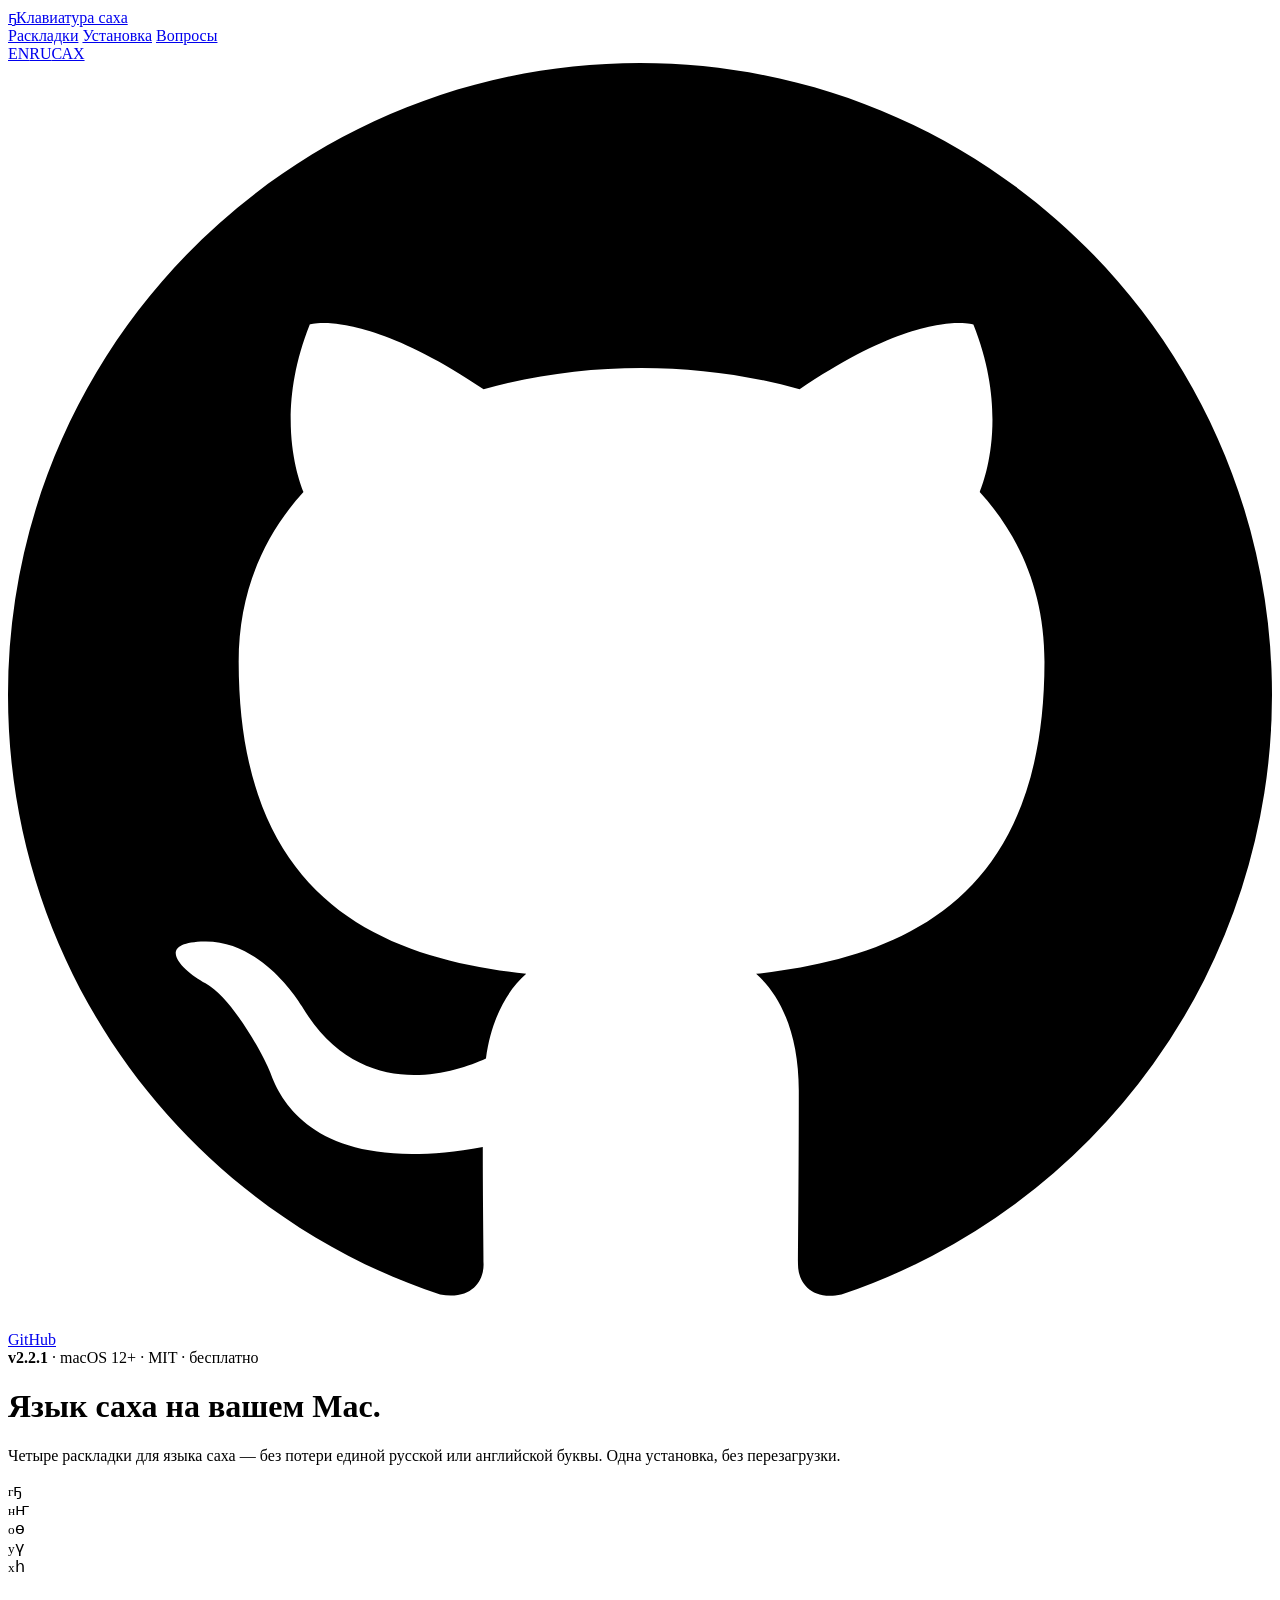
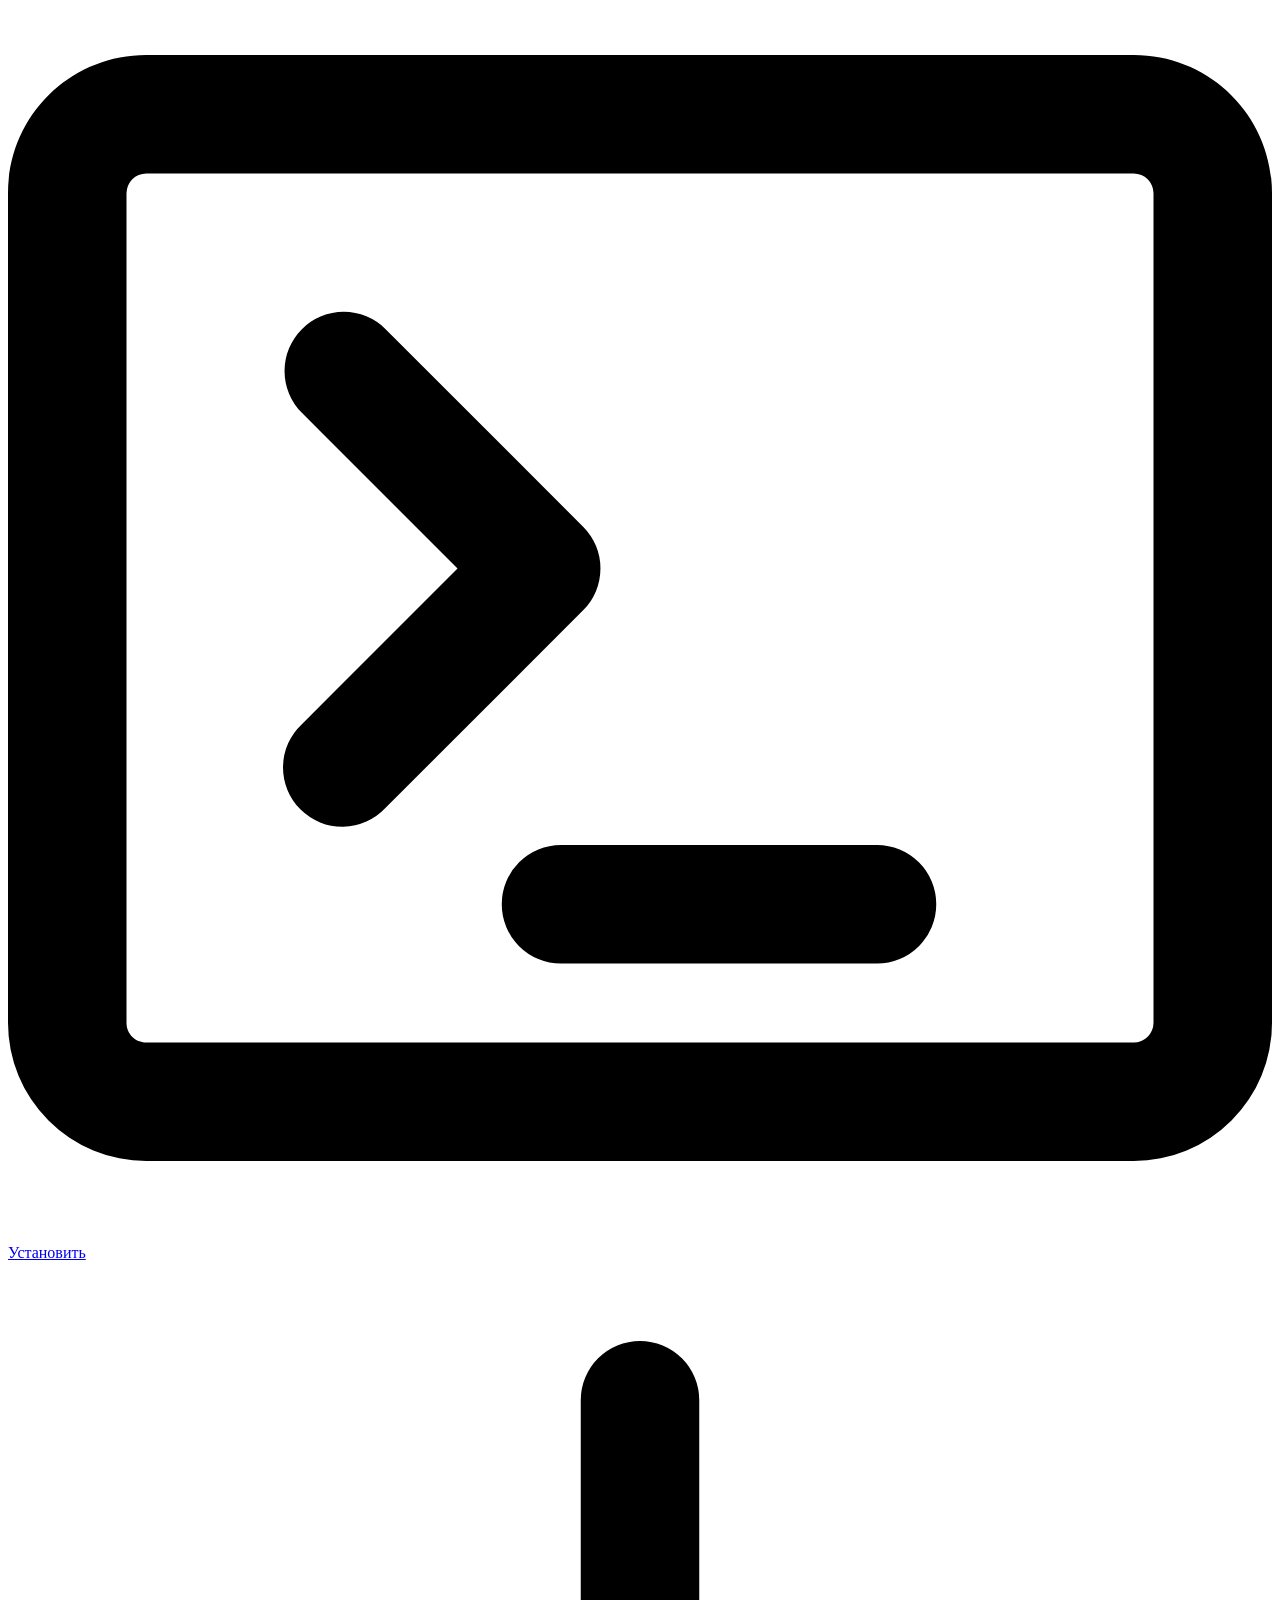
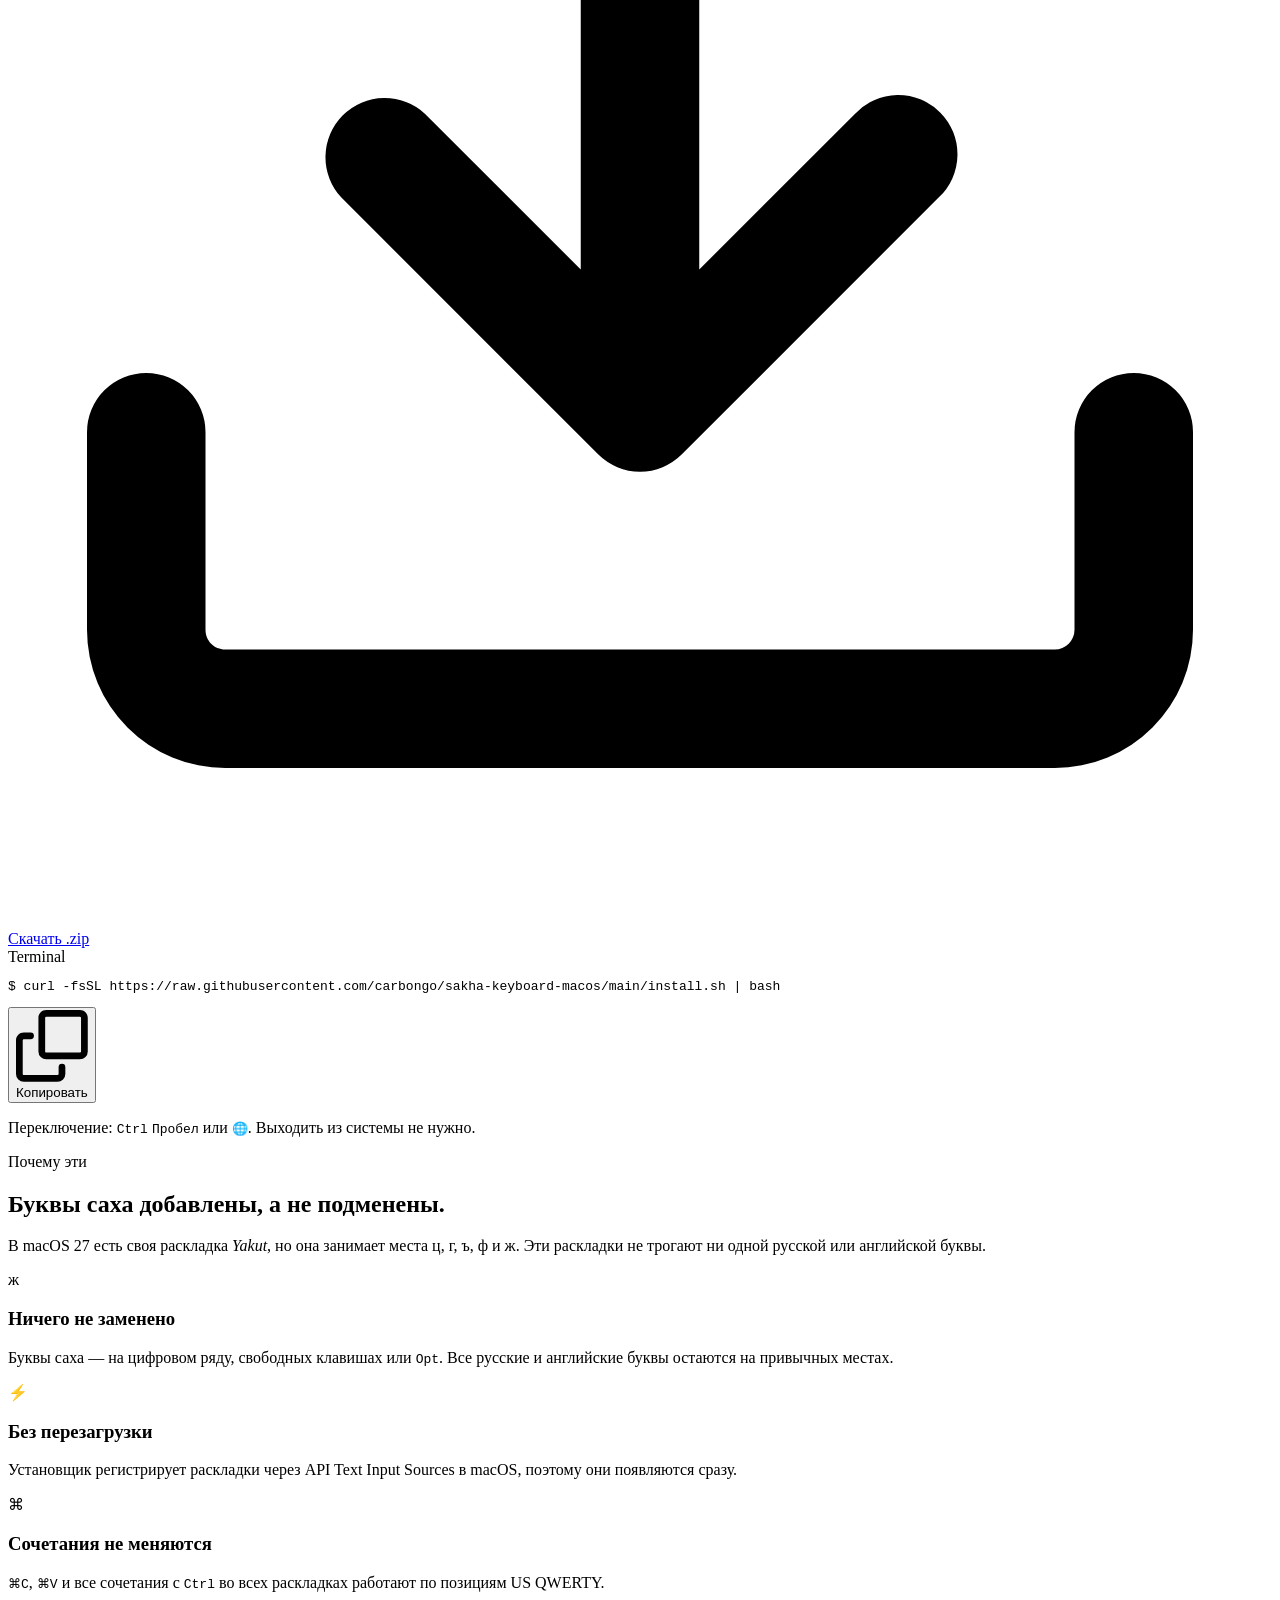
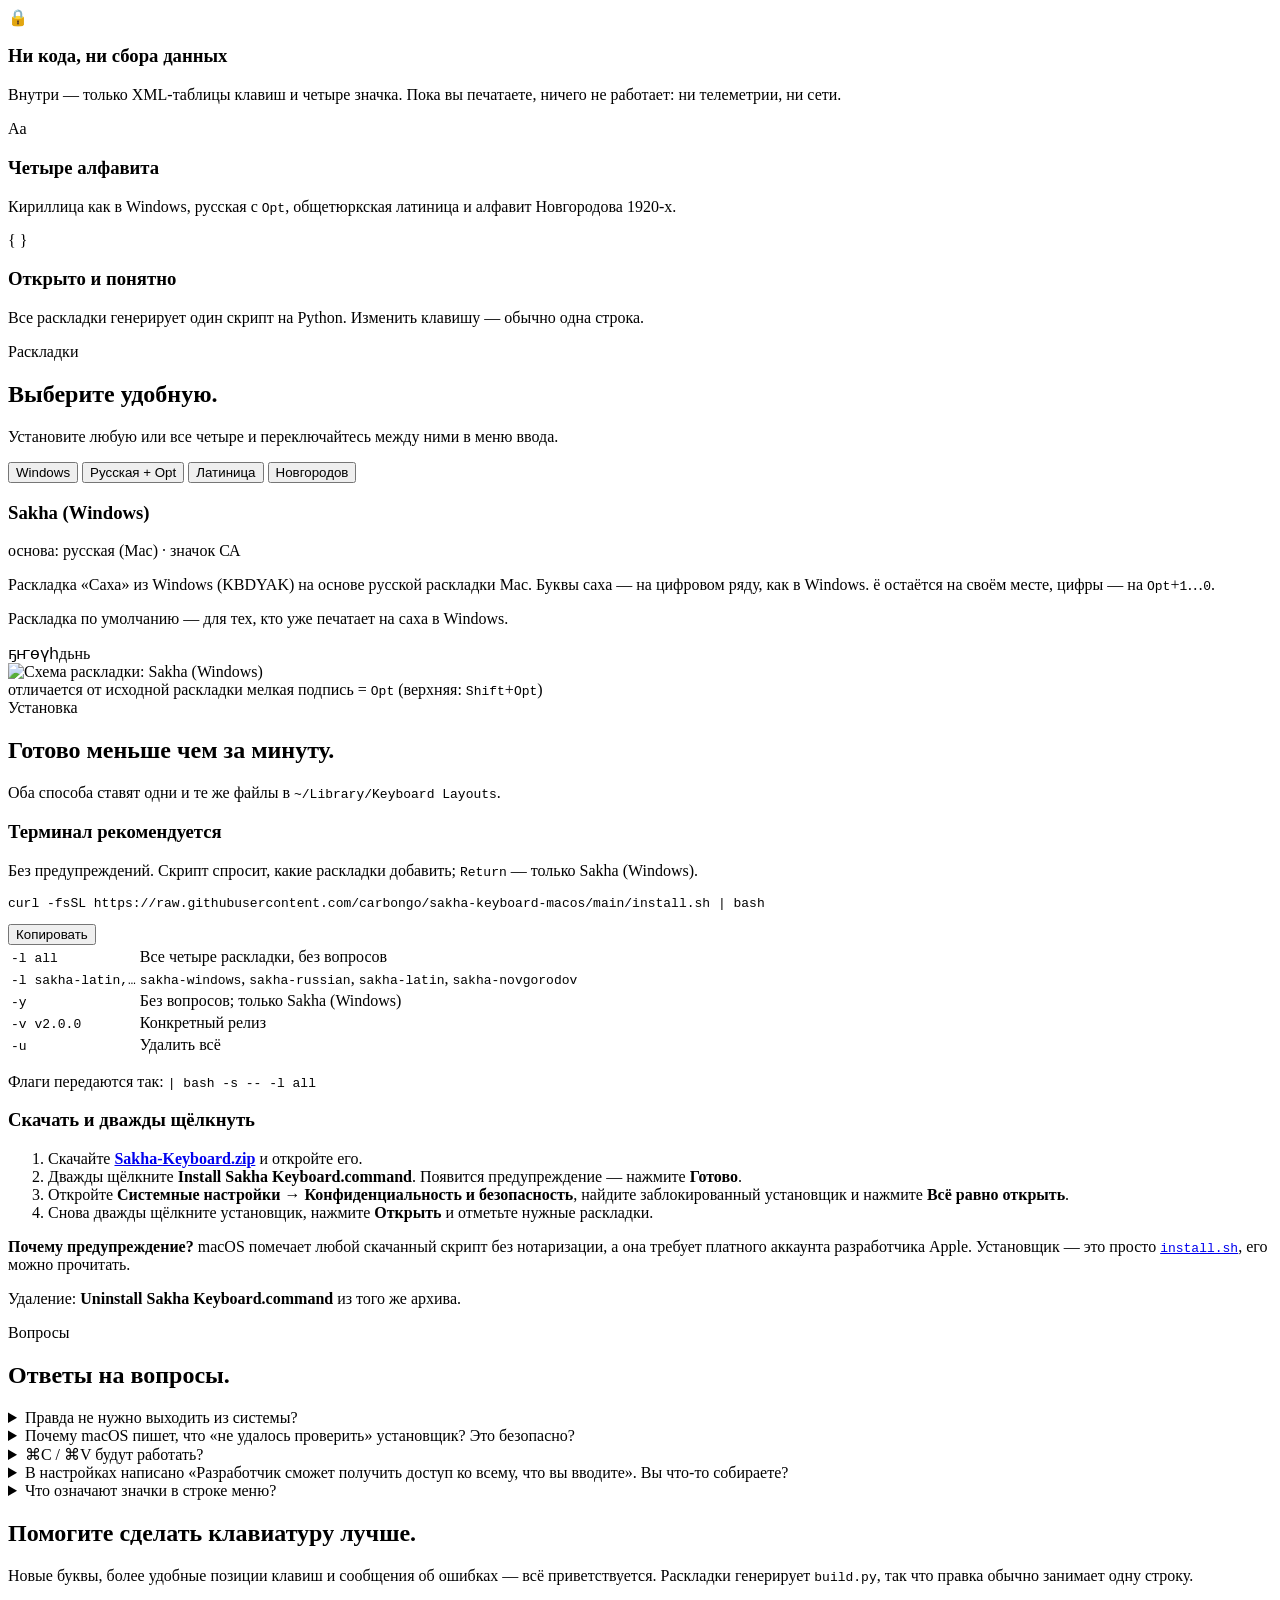
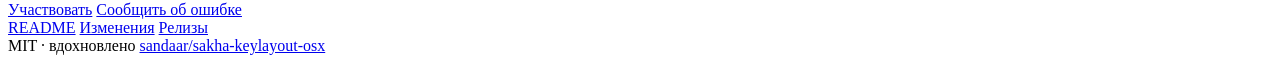
==== site/ru/index.html @ 2e41c777 "Website in Russian and Sakha: static /ru and /sah pages from one template Co-Authored-By: Claude Opu" ====
<!doctype html>
<!-- Generated by tools/build-site.py from tools/site-template.html. Do not edit. -->
<html lang="ru" data-copy="Копировать" data-copied="Скопировано" data-copy-fail="Выделите и скопируйте">
<head>
<meta charset="utf-8">
<meta name="viewport" content="width=device-width, initial-scale=1">
<title>Клавиатура саха для macOS</title>
<meta name="description" content="Четыре раскладки саха (якутского языка) для macOS: как в Windows, русская + Opt, общетюркская латиница и алфавит Новгородова. Ни одна русская или английская буква не заменена. Бесплатно и с открытым кодом.">
<meta property="og:title" content="Клавиатура саха для macOS">
<meta property="og:description" content="Печатайте ҕ ҥ ө ү һ на Mac, не теряя ни одной русской или английской буквы. Четыре раскладки, одна установка, без перезагрузки.">
<meta property="og:type" content="website">
<meta property="og:url" content="https://sakha-kb.vercel.app/ru">
<meta property="og:locale" content="ru_RU">
<link rel="canonical" href="https://sakha-kb.vercel.app/ru">
<link rel="alternate" hreflang="en" href="https://sakha-kb.vercel.app/">
<link rel="alternate" hreflang="ru" href="https://sakha-kb.vercel.app/ru">
<link rel="alternate" hreflang="sah" href="https://sakha-kb.vercel.app/sah">
<link rel="alternate" hreflang="x-default" href="https://sakha-kb.vercel.app/">
<meta name="theme-color" content="#0b0f17" media="(prefers-color-scheme: dark)">
<meta name="theme-color" content="#f7f9fc" media="(prefers-color-scheme: light)">
<link rel="icon" href="/favicon.svg" type="image/svg+xml">
<link rel="preconnect" href="https://fonts.googleapis.com">
<link rel="preconnect" href="https://fonts.gstatic.com" crossorigin>
<link href="https://fonts.googleapis.com/css2?family=JetBrains+Mono:wght@400;600&display=swap" rel="stylesheet">
<link rel="stylesheet" href="/style.css">
</head>
<body>

<nav>
  <div class="wrap">
    <a class="brand" href="#top"><span class="mini">ҕ</span>Клавиатура саха</a>
    <div class="links">
      <a class="opt" href="#layouts">Раскладки</a>
      <a class="opt" href="#install">Установка</a>
      <a class="opt" href="#faq">Вопросы</a>
      <div class="lang" aria-label="Language"><a href="/" hreflang="en" lang="en">EN</a><a href="/ru" hreflang="ru" lang="ru" aria-current="page">RU</a><a href="/sah" hreflang="sah" lang="sah">САХ</a></div>
      <a class="gh" href="https://github.com/carbongo/sakha-keyboard-macos" aria-label="GitHub">
        <svg viewBox="0 0 16 16" aria-hidden="true"><path d="M8 0C3.58 0 0 3.58 0 8c0 3.54 2.29 6.53 5.47 7.59.4.07.55-.17.55-.38 0-.19-.01-.82-.01-1.49-2.01.37-2.53-.49-2.69-.94-.09-.23-.48-.94-.82-1.13-.28-.15-.68-.52-.01-.53.63-.01 1.08.58 1.23.82.72 1.21 1.87.87 2.33.66.07-.52.28-.87.51-1.07-1.78-.2-3.64-.89-3.64-3.95 0-.87.31-1.59.82-2.15-.08-.2-.36-1.02.08-2.12 0 0 .67-.21 2.2.82.64-.18 1.32-.27 2-.27.68 0 1.36.09 2 .27 1.53-1.04 2.2-.82 2.2-.82.44 1.1.16 1.92.08 2.12.51.56.82 1.27.82 2.15 0 3.07-1.87 3.75-3.65 3.95.29.25.54.73.54 1.48 0 1.07-.01 1.93-.01 2.2 0 .21.15.46.55.38A8.013 8.013 0 0016 8c0-4.42-3.58-8-8-8z"/></svg>
        <span>GitHub</span>
      </a>
    </div>
  </div>
</nav>

<header class="hero" id="top">
  <div class="wrap">
    <span class="pill"><span class="dot"></span><b id="ver">v2.2.1</b> · macOS 12+ · MIT · бесплатно</span>
    <h1>Язык <span class="grad">саха</span> на&nbsp;вашем&nbsp;Mac.</h1>
    <p class="lede">Четыре раскладки для языка саха — без потери единой русской или английской буквы. Одна установка, без перезагрузки.</p>

    <div class="keys" aria-hidden="true">
      <div class="cap" data-k="ҕ"><small>г</small>ҕ</div>
      <div class="cap" data-k="ҥ"><small>н</small>ҥ</div>
      <div class="cap" data-k="ө"><small>о</small>ө</div>
      <div class="cap" data-k="ү"><small>у</small>ү</div>
      <div class="cap" data-k="һ"><small>х</small>һ</div>
    </div>
    <div class="screen" aria-live="off"><span id="typed"></span><span class="caret"></span></div>

    <div class="cta">
      <a class="btn primary" href="#install">
        <svg viewBox="0 0 16 16" aria-hidden="true"><path d="M0 2.75C0 1.78.78 1 1.75 1h12.5c.97 0 1.75.78 1.75 1.75v10.5A1.75 1.75 0 0 1 14.25 15H1.75A1.75 1.75 0 0 1 0 13.25Zm1.75-.25a.25.25 0 0 0-.25.25v10.5c0 .14.11.25.25.25h12.5a.25.25 0 0 0 .25-.25V2.75a.25.25 0 0 0-.25-.25ZM7 11h4a.75.75 0 0 1 0 1.5H7A.75.75 0 0 1 7 11ZM3.72 4.47a.75.75 0 0 1 1.06 0l2.5 2.5a.75.75 0 0 1 0 1.06l-2.5 2.5a.75.75 0 1 1-1.06-1.06L5.69 7.5 3.72 5.53a.75.75 0 0 1 0-1.06Z"/></svg>
        Установить
      </a>
      <a class="btn ghost" href="https://github.com/carbongo/sakha-keyboard-macos/releases/latest/download/Sakha-Keyboard.zip">
        <svg viewBox="0 0 16 16" aria-hidden="true"><path d="M2.75 14A1.75 1.75 0 0 1 1 12.25v-2.5a.75.75 0 0 1 1.5 0v2.5c0 .14.11.25.25.25h10.5a.25.25 0 0 0 .25-.25v-2.5a.75.75 0 0 1 1.5 0v2.5A1.75 1.75 0 0 1 13.25 14ZM7.25 7.69V1.75a.75.75 0 0 1 1.5 0v5.94l1.97-1.97a.75.75 0 1 1 1.06 1.06l-3.25 3.25a.75.75 0 0 1-1.06 0L4.22 6.78a.75.75 0 0 1 1.06-1.06Z"/></svg>
        Скачать .zip
      </a>
    </div>

    <div class="term" role="group" aria-label="Terminal">
      <div class="bar"><i></i><i></i><i></i><span>Terminal</span></div>
      <div class="cmd">
        <pre><span class="p">$ </span><span id="cmd">curl -fsSL https://raw.githubusercontent.com/carbongo/sakha-keyboard-macos/main/install.sh | bash</span></pre>
        <button class="copy" data-copy="cmd" type="button"><svg viewBox="0 0 16 16" aria-hidden="true"><path d="M0 6.75C0 5.78.78 5 1.75 5h1.5a.75.75 0 0 1 0 1.5h-1.5a.25.25 0 0 0-.25.25v7.5c0 .14.11.25.25.25h7.5a.25.25 0 0 0 .25-.25v-1.5a.75.75 0 0 1 1.5 0v1.5A1.75 1.75 0 0 1 9.25 16h-7.5A1.75 1.75 0 0 1 0 14.25Z"/><path d="M5 1.75C5 .78 5.78 0 6.75 0h7.5C15.22 0 16 .78 16 1.75v7.5A1.75 1.75 0 0 1 14.25 11h-7.5A1.75 1.75 0 0 1 5 9.25Zm1.75-.25a.25.25 0 0 0-.25.25v7.5c0 .14.11.25.25.25h7.5a.25.25 0 0 0 .25-.25v-7.5a.25.25 0 0 0-.25-.25Z"/></svg><span>Копировать</span></button>
      </div>
    </div>
    <p class="hint">Переключение: <kbd>Ctrl</kbd> <kbd>Пробел</kbd> или <kbd>🌐</kbd>. Выходить из системы не нужно.</p>
  </div>
</header>

<section class="alt" id="why">
  <div class="wrap">
    <div class="head">
      <div class="eyebrow">Почему эти</div>
      <h2>Буквы саха добавлены, а не подменены.</h2>
      <p class="sub">В macOS 27 есть своя раскладка <i>Yakut</i>, но она занимает места ц, г, ъ, ф и ж. Эти раскладки не трогают ни одной русской или английской буквы.</p>
    </div>
    <div class="grid">
      <div class="card"><div class="ic">ж</div><h3>Ничего не заменено</h3><p>Буквы саха — на цифровом ряду, свободных клавишах или <kbd>Opt</kbd>. Все русские и английские буквы остаются на привычных местах.</p></div>
      <div class="card"><div class="ic">⚡</div><h3>Без перезагрузки</h3><p>Установщик регистрирует раскладки через API Text Input Sources в macOS, поэтому они появляются сразу.</p></div>
      <div class="card"><div class="ic">⌘</div><h3>Сочетания не меняются</h3><p><kbd>⌘C</kbd>, <kbd>⌘V</kbd> и все сочетания с <kbd>Ctrl</kbd> во всех раскладках работают по позициям US QWERTY.</p></div>
      <div class="card"><div class="ic">🔒</div><h3>Ни кода, ни сбора данных</h3><p>Внутри — только XML-таблицы клавиш и четыре значка. Пока вы печатаете, ничего не работает: ни телеметрии, ни сети.</p></div>
      <div class="card"><div class="ic">Aa</div><h3>Четыре алфавита</h3><p>Кириллица как в Windows, русская с <kbd>Opt</kbd>, общетюркская латиница и алфавит Новгородова 1920-х.</p></div>
      <div class="card"><div class="ic">{ }</div><h3>Открыто и понятно</h3><p>Все раскладки генерирует один скрипт на Python. Изменить клавишу — обычно одна строка.</p></div>
    </div>
  </div>
</section>

<section id="layouts">
  <div class="wrap">
    <div class="head">
      <div class="eyebrow">Раскладки</div>
      <h2>Выберите удобную.</h2>
      <p class="sub">Установите любую или все четыре и переключайтесь между ними в меню ввода.</p>
    </div>

    <div class="tabs" role="tablist">
      <button class="tab" role="tab" aria-selected="true" aria-controls="p-windows" id="t-windows">Windows</button>
      <button class="tab" role="tab" aria-selected="false" aria-controls="p-russian" id="t-russian" tabindex="-1">Русская + Opt</button>
      <button class="tab" role="tab" aria-selected="false" aria-controls="p-latin" id="t-latin" tabindex="-1">Латиница</button>
      <button class="tab" role="tab" aria-selected="false" aria-controls="p-novgorodov" id="t-novgorodov" tabindex="-1">Новгородов</button>
    </div>

    <div class="panel" role="tabpanel" id="p-windows" aria-labelledby="t-windows">
      <div>
        <h3>Sakha (Windows)</h3>
        <div class="base">основа: русская (Mac) · значок СА</div>
        <p>Раскладка «Саха» из Windows (KBDYAK) на основе русской раскладки Mac. Буквы саха — на цифровом ряду, как в Windows. ё остаётся на своём месте, цифры — на <kbd>Opt</kbd>+<kbd>1</kbd>…<kbd>0</kbd>.</p>
        <p>Раскладка по умолчанию — для тех, кто уже печатает на саха в Windows.</p>
        <div class="letters"><span>ҕ</span><span>ҥ</span><span>ө</span><span>ү</span><span>һ</span><span>дь</span><span>нь</span></div>
      </div>
      <div class="diagram"><img src="/layouts/sakha-windows.svg" alt="Схема раскладки: Sakha (Windows)" loading="lazy"></div>
    </div>

    <div class="panel" role="tabpanel" id="p-russian" aria-labelledby="t-russian" hidden>
      <div>
        <h3>Sakha (Russian)</h3>
        <div class="base">основа: русская (Mac) · значок СР</div>
        <p>Обычная русская раскладка Mac. С <kbd>Opt</kbd> печатается похожая буква саха.</p>
        <div class="letters"><span>г→ҕ</span><span>н→ҥ</span><span>о→ө</span><span>у→ү</span><span>х→һ</span><span>д→дь</span><span>ь→нь</span></div>
      </div>
      <div class="diagram"><img src="/layouts/sakha-russian.svg" alt="Схема раскладки: Sakha (Russian)" loading="lazy"></div>
    </div>

    <div class="panel" role="tabpanel" id="p-latin" aria-labelledby="t-latin" hidden>
      <div>
        <h3>Sakha (Latin)</h3>
        <div class="base">основа: US · значок SA</div>
        <p>Общетюркская латиница. У букв свои клавиши, как на немецкой или турецкой клавиатуре; <kbd>Opt</kbd>+буква тоже работает (<kbd>Opt</kbd>+<kbd>o</kbd> → ö).</p>
        <div class="letters"><span>ҕ ğ</span><span>ҥ ñ</span><span>ө ö</span><span>ү ü</span><span>ы ı</span><span>ч ç</span><span>дь j</span><span>нь ń</span><span>й y</span></div>
      </div>
      <div class="diagram"><img src="/layouts/sakha-latin.svg" alt="Схема раскладки: Sakha (Latin)" loading="lazy"></div>
    </div>

    <div class="panel" role="tabpanel" id="p-novgorodov" aria-labelledby="t-novgorodov" hidden>
      <div>
        <h3>Sakha (Novgorodov)</h3>
        <div class="base">основа: US · значок NV</div>
        <p>Алфавит Новгородова 1920-х годов, набираемый ближайшими буквами МФА. Клавиши дифтонгов печатают <b>ie uo yø ɯa</b>; <kbd>Opt</kbd>+гласная — долгая гласная (aː), <kbd>Opt</kbd>+согласная удваивает её (tt).</p>
        <div class="letters"><span>ɯ</span><span>ɣ</span><span>ɟ</span><span>ŋ</span><span>ɲ</span><span>ø</span><span>c = ч</span></div>
      </div>
      <div class="diagram"><img src="/layouts/sakha-novgorodov.svg" alt="Схема раскладки: Sakha (Novgorodov)" loading="lazy"></div>
    </div>

    <div class="legend">
      <span><i style="background:var(--blue-soft);border:1px solid var(--blue)"></i>отличается от исходной раскладки</span>
      <span><i style="background:var(--pink)"></i>мелкая подпись = <kbd>Opt</kbd> (верхняя: <kbd>Shift</kbd>+<kbd>Opt</kbd>)</span>
    </div>
  </div>
</section>

<section class="alt" id="install">
  <div class="wrap">
    <div class="head">
      <div class="eyebrow">Установка</div>
      <h2>Готово меньше чем за минуту.</h2>
      <p class="sub">Оба способа ставят одни и те же файлы в <code>~/Library/Keyboard Layouts</code>.</p>
    </div>
    <div class="two">
      <div class="card">
        <h3>Терминал <span class="tag">рекомендуется</span></h3>
        <p>Без предупреждений. Скрипт спросит, какие раскладки добавить; <kbd>Return</kbd> — только Sakha (Windows).</p>
        <div class="mini-term"><pre id="cmd2">curl -fsSL https://raw.githubusercontent.com/carbongo/sakha-keyboard-macos/main/install.sh | bash</pre><button class="copy" data-copy="cmd2" type="button"><span>Копировать</span></button></div>
        <table>
          <tr><td><code>-l all</code></td><td>Все четыре раскладки, без вопросов</td></tr>
          <tr><td><code>-l sakha-latin,…</code></td><td><code>sakha-windows</code>, <code>sakha-russian</code>, <code>sakha-latin</code>, <code>sakha-novgorodov</code></td></tr>
          <tr><td><code>-y</code></td><td>Без вопросов; только Sakha (Windows)</td></tr>
          <tr><td><code>-v v2.0.0</code></td><td>Конкретный релиз</td></tr>
          <tr><td><code>-u</code></td><td>Удалить всё</td></tr>
        </table>
        <p class="hint" style="text-align:left">Флаги передаются так: <code>| bash -s -- -l all</code></p>
      </div>
      <div class="card">
        <h3>Скачать и дважды щёлкнуть</h3>
        <ol class="steps">
          <li>Скачайте <a href="https://github.com/carbongo/sakha-keyboard-macos/releases/latest/download/Sakha-Keyboard.zip"><b>Sakha-Keyboard.zip</b></a> и откройте его.</li>
          <li>Дважды щёлкните <b>Install Sakha Keyboard.command</b>. Появится предупреждение — нажмите <b>Готово</b>.</li>
          <li>Откройте <b>Системные настройки → Конфиденциальность и безопасность</b>, найдите заблокированный установщик и нажмите <b>Всё равно открыть</b>.</li>
          <li>Снова дважды щёлкните установщик, нажмите <b>Открыть</b> и отметьте нужные раскладки.</li>
        </ol>
        <div class="note"><b>Почему предупреждение?</b> macOS помечает любой скачанный скрипт без нотаризации, а она требует платного аккаунта разработчика Apple. Установщик — это просто <a href="https://github.com/carbongo/sakha-keyboard-macos/blob/main/install.sh"><code>install.sh</code></a>, его можно прочитать.</div>
        <p class="hint" style="text-align:left">Удаление: <b>Uninstall Sakha Keyboard.command</b> из того же архива.</p>
      </div>
    </div>
  </div>
</section>

<section id="faq">
  <div class="wrap">
    <div class="head">
      <div class="eyebrow">Вопросы</div>
      <h2>Ответы на вопросы.</h2>
    </div>
    <div class="faq">
      <details><summary>Правда не нужно выходить из системы?</summary><p>Не нужно. Установщик регистрирует раскладки через API Text Input Sources в macOS, поэтому они появляются сразу. Некоторые уже открытые программы увидят их только после перезапуска.</p></details>
      <details><summary>Почему macOS пишет, что «не удалось проверить» установщик? Это безопасно?</summary><p>macOS показывает это сообщение для любого скачанного скрипта или программы, которые Apple не нотаризовала. Это не значит, что найден вирус. Файлы <code>.command</code> только запускают <code>install.sh</code>, который копирует <code>Sakha.bundle</code> в <code>~/Library/Keyboard Layouts</code> и добавляет раскладки в меню ввода. Команда для Терминала обходится без предупреждения: файлы, полученные через <code>curl</code>, не помечаются как скачанные.</p></details>
      <details><summary>⌘C / ⌘V будут работать?</summary><p>Да. Сочетания с Cmd и Ctrl во всех раскладках работают по позициям US QWERTY.</p></details>
      <details><summary>В настройках написано «Разработчик сможет получить доступ ко всему, что вы вводите». Вы что-то собираете?</summary><p><b>Нет. Ничего не собирается, не отправляется и не хранится.</b> macOS 27 показывает эту надпись для любой раскладки не от Apple. В этих раскладках нет кода: <code>Info.plist</code>, четыре XML-таблицы <code>.keylayout</code> и четыре значка. Установщик запускается один раз, копирует файлы и завершается — без фоновых процессов и телеметрии.</p></details>
      <details><summary>Что означают значки в строке меню?</summary><p>Как у Apple <b>РУ</b> и <b>A</b>: <b>СА</b> — Sakha (Windows), <b>СР</b> — Sakha (Russian), <b>SA</b> — Sakha (Latin), <b>NV</b> — Sakha (Novgorodov). Это белые буквы, поэтому на светлой строке меню их плохо видно. Если всё ещё видны старые флаги, выйдите из системы и войдите снова.</p></details>
    </div>
  </div>
</section>

<section style="padding-top:0">
  <div class="wrap">
    <div class="band">
      <div>
        <h2>Помогите сделать клавиатуру лучше.</h2>
        <p>Новые буквы, более удобные позиции клавиш и сообщения об ошибках — всё приветствуется. Раскладки генерирует <code>build.py</code>, так что правка обычно занимает одну строку.</p>
      </div>
      <div class="cta" style="margin:0">
        <a class="btn primary" href="https://github.com/carbongo/sakha-keyboard-macos/blob/main/CONTRIBUTING.ru.md">Участвовать</a>
        <a class="btn ghost" href="https://github.com/carbongo/sakha-keyboard-macos/issues">Сообщить об ошибке</a>
      </div>
    </div>
  </div>
</section>

<footer>
  <div class="wrap">
    <div class="l">
      <a href="https://github.com/carbongo/sakha-keyboard-macos/blob/main/README.ru.md">README</a>
      <a href="https://github.com/carbongo/sakha-keyboard-macos/blob/main/CHANGELOG.md">Изменения</a>
      <a href="https://github.com/carbongo/sakha-keyboard-macos/releases">Релизы</a>
    </div>
    <div>MIT · вдохновлено <a href="https://github.com/sandaar/sakha-keylayout-osx">sandaar/sakha-keylayout-osx</a></div>
  </div>
</footer>

<script src="/app.js"></script>
</body>
</html>
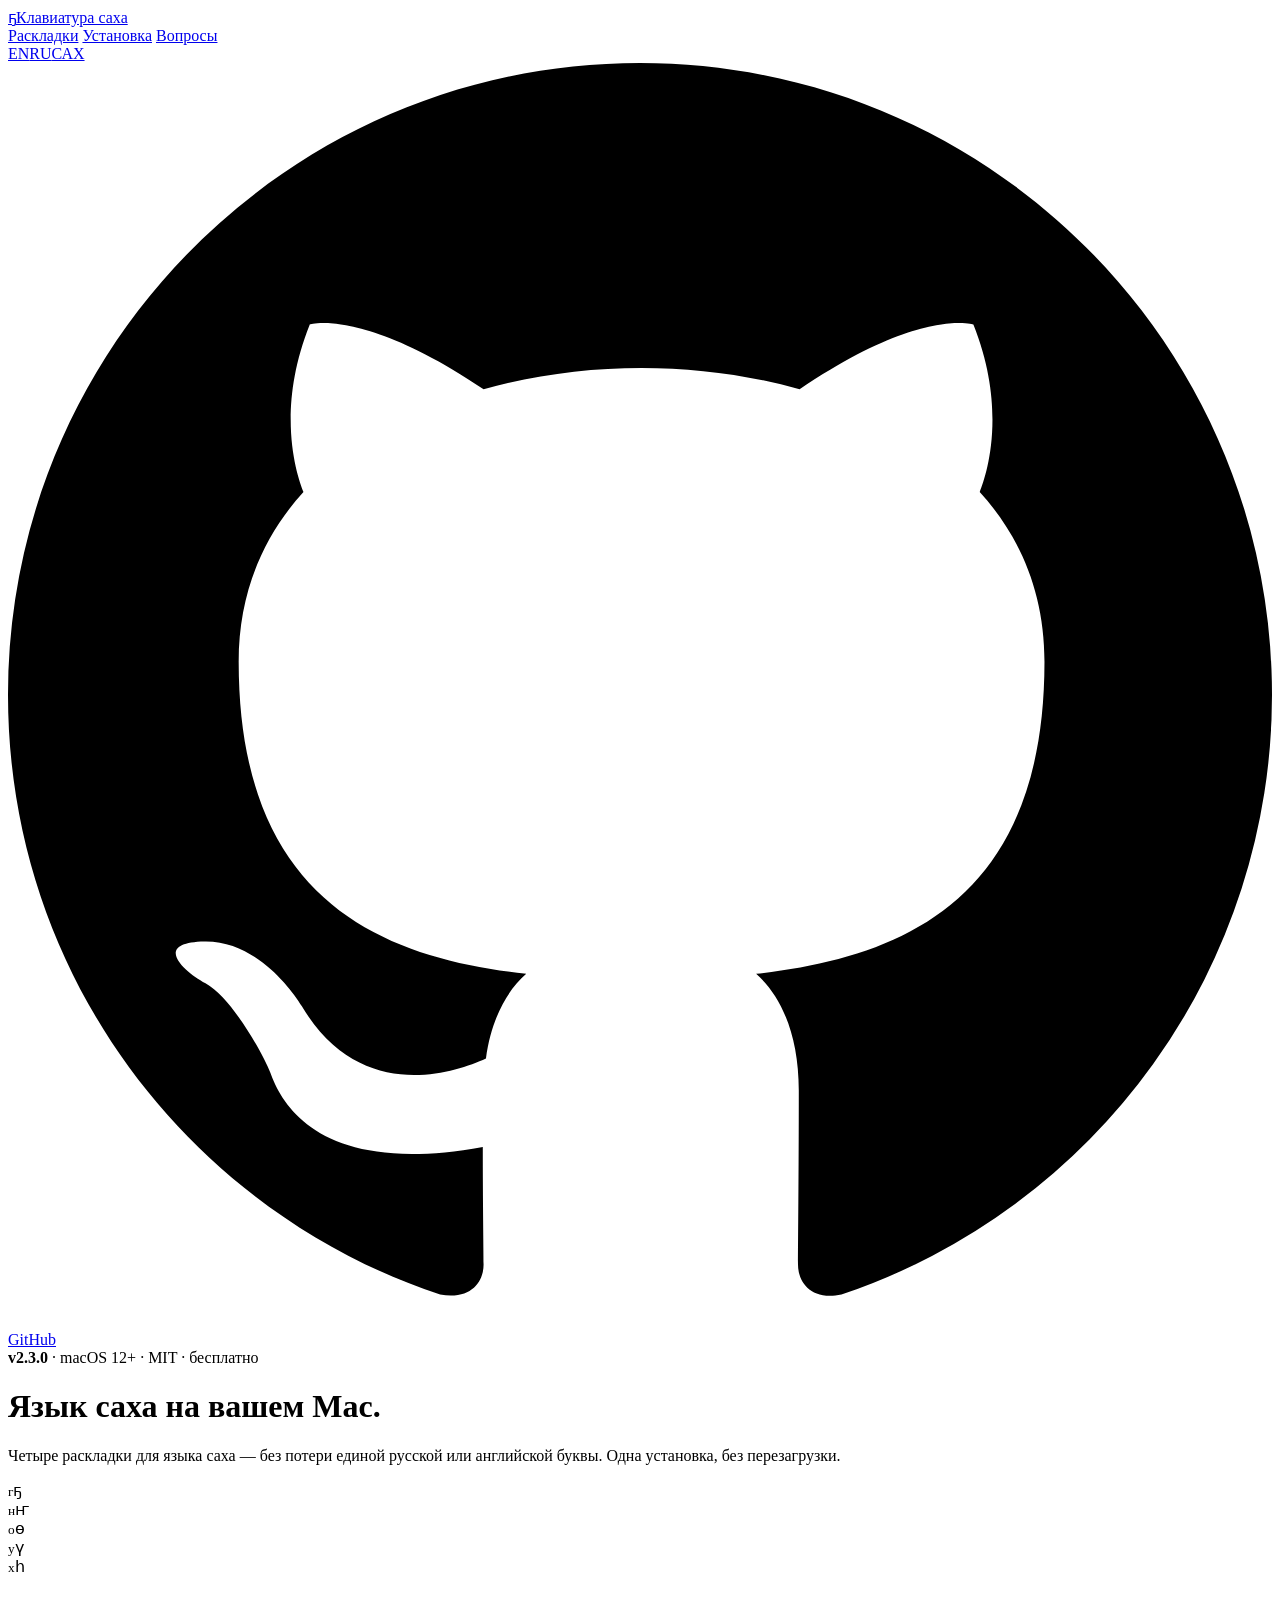
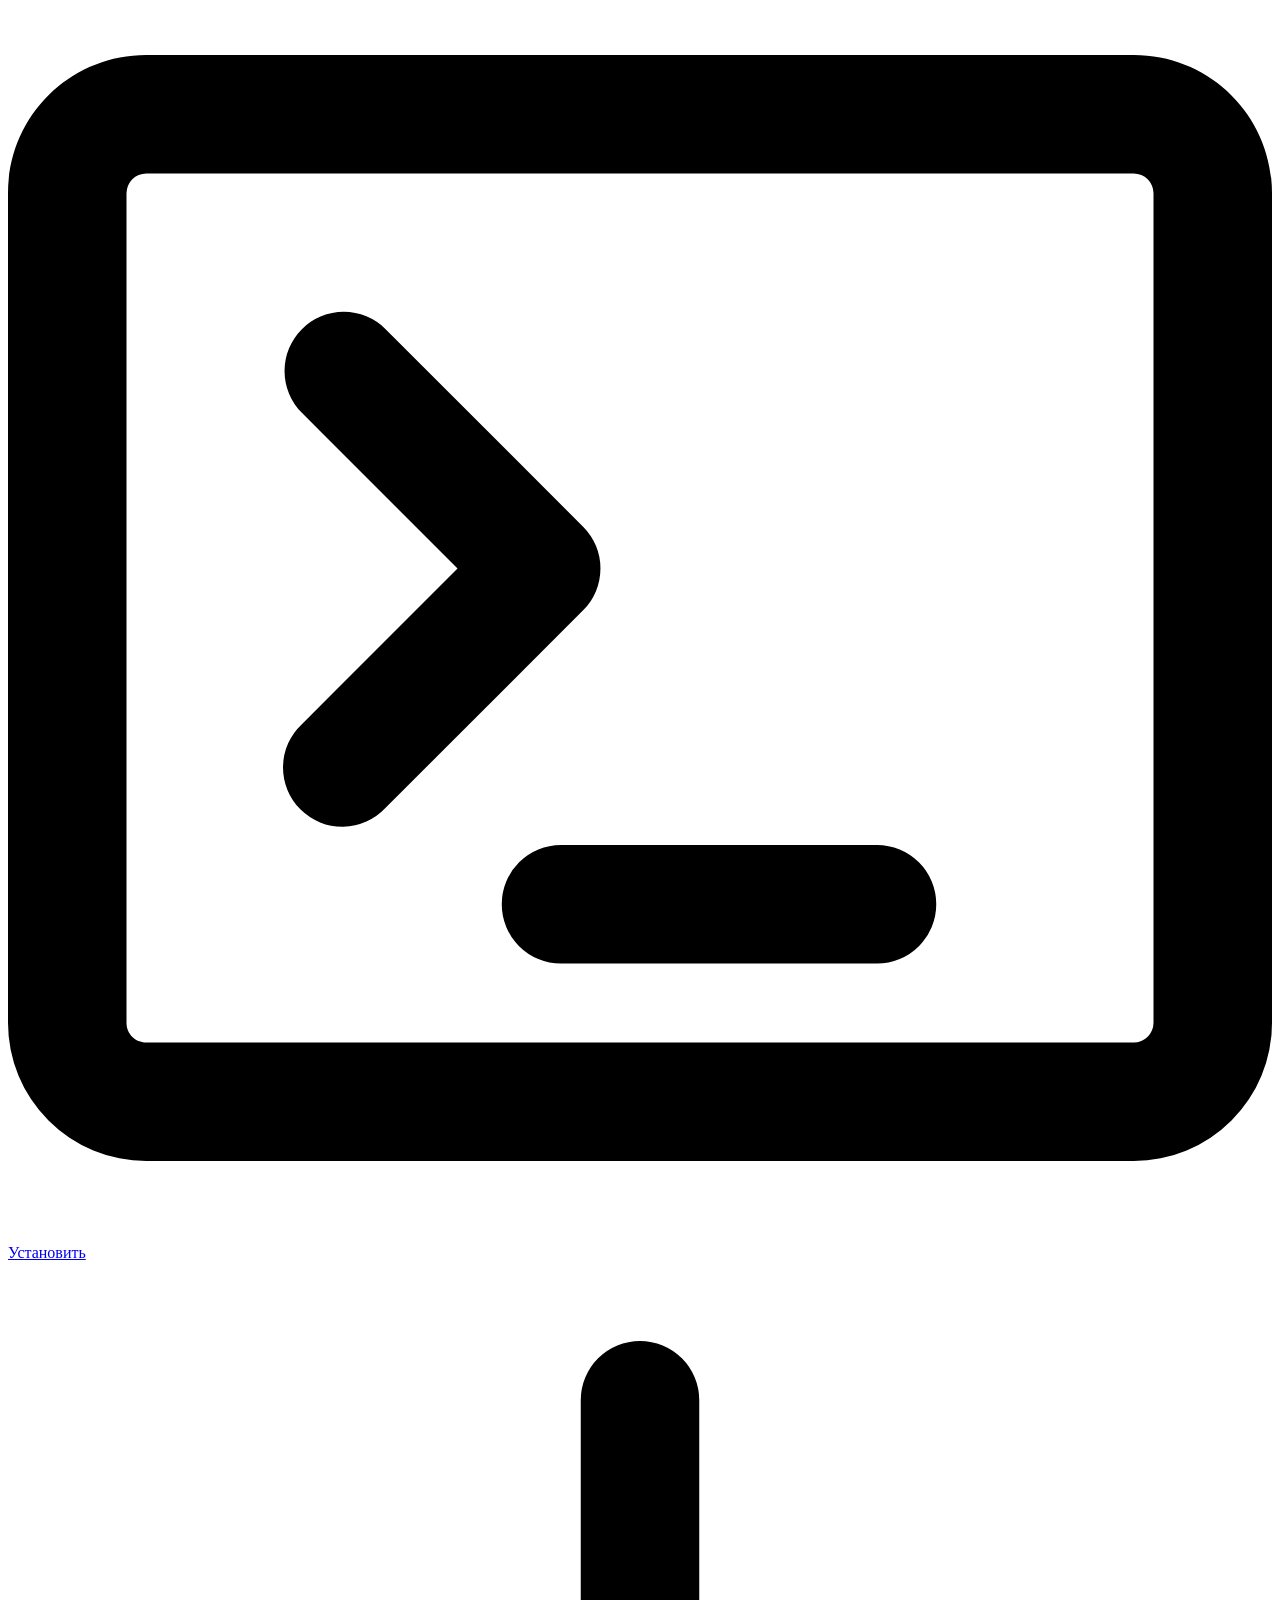
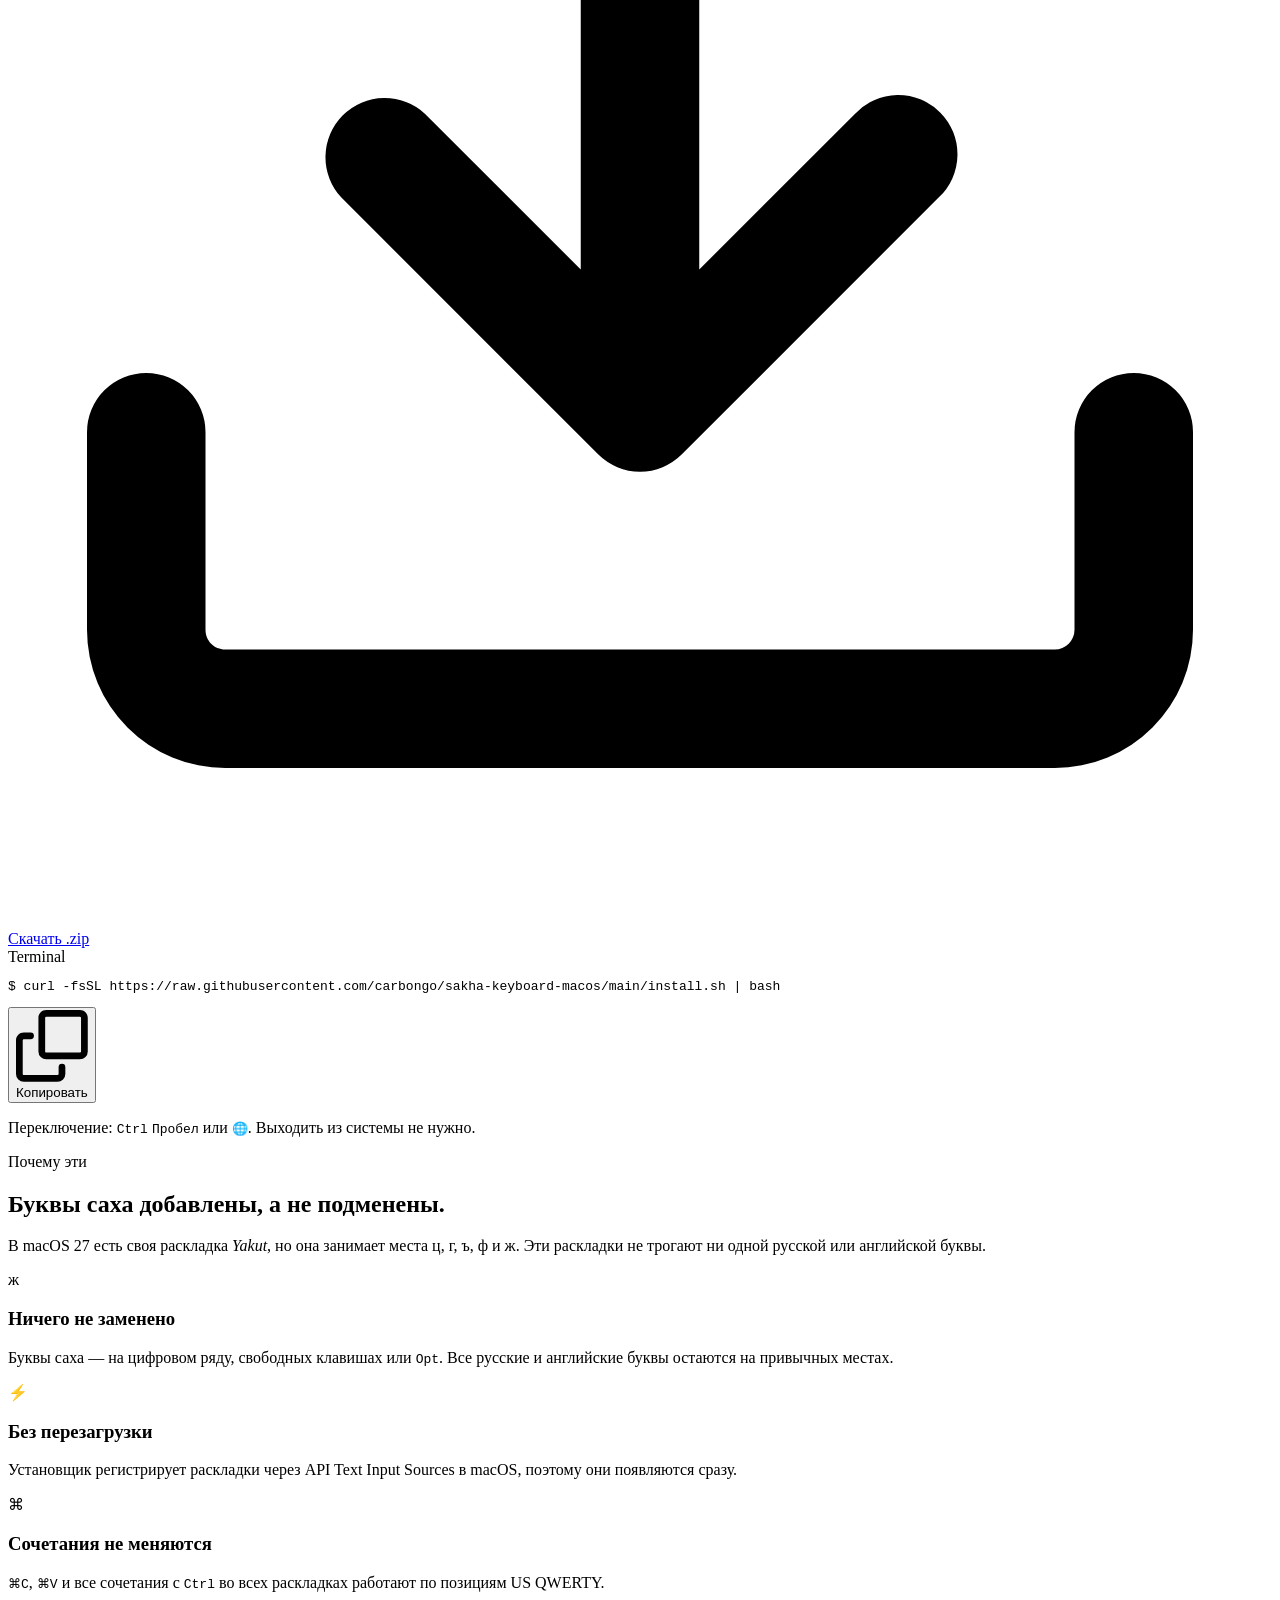
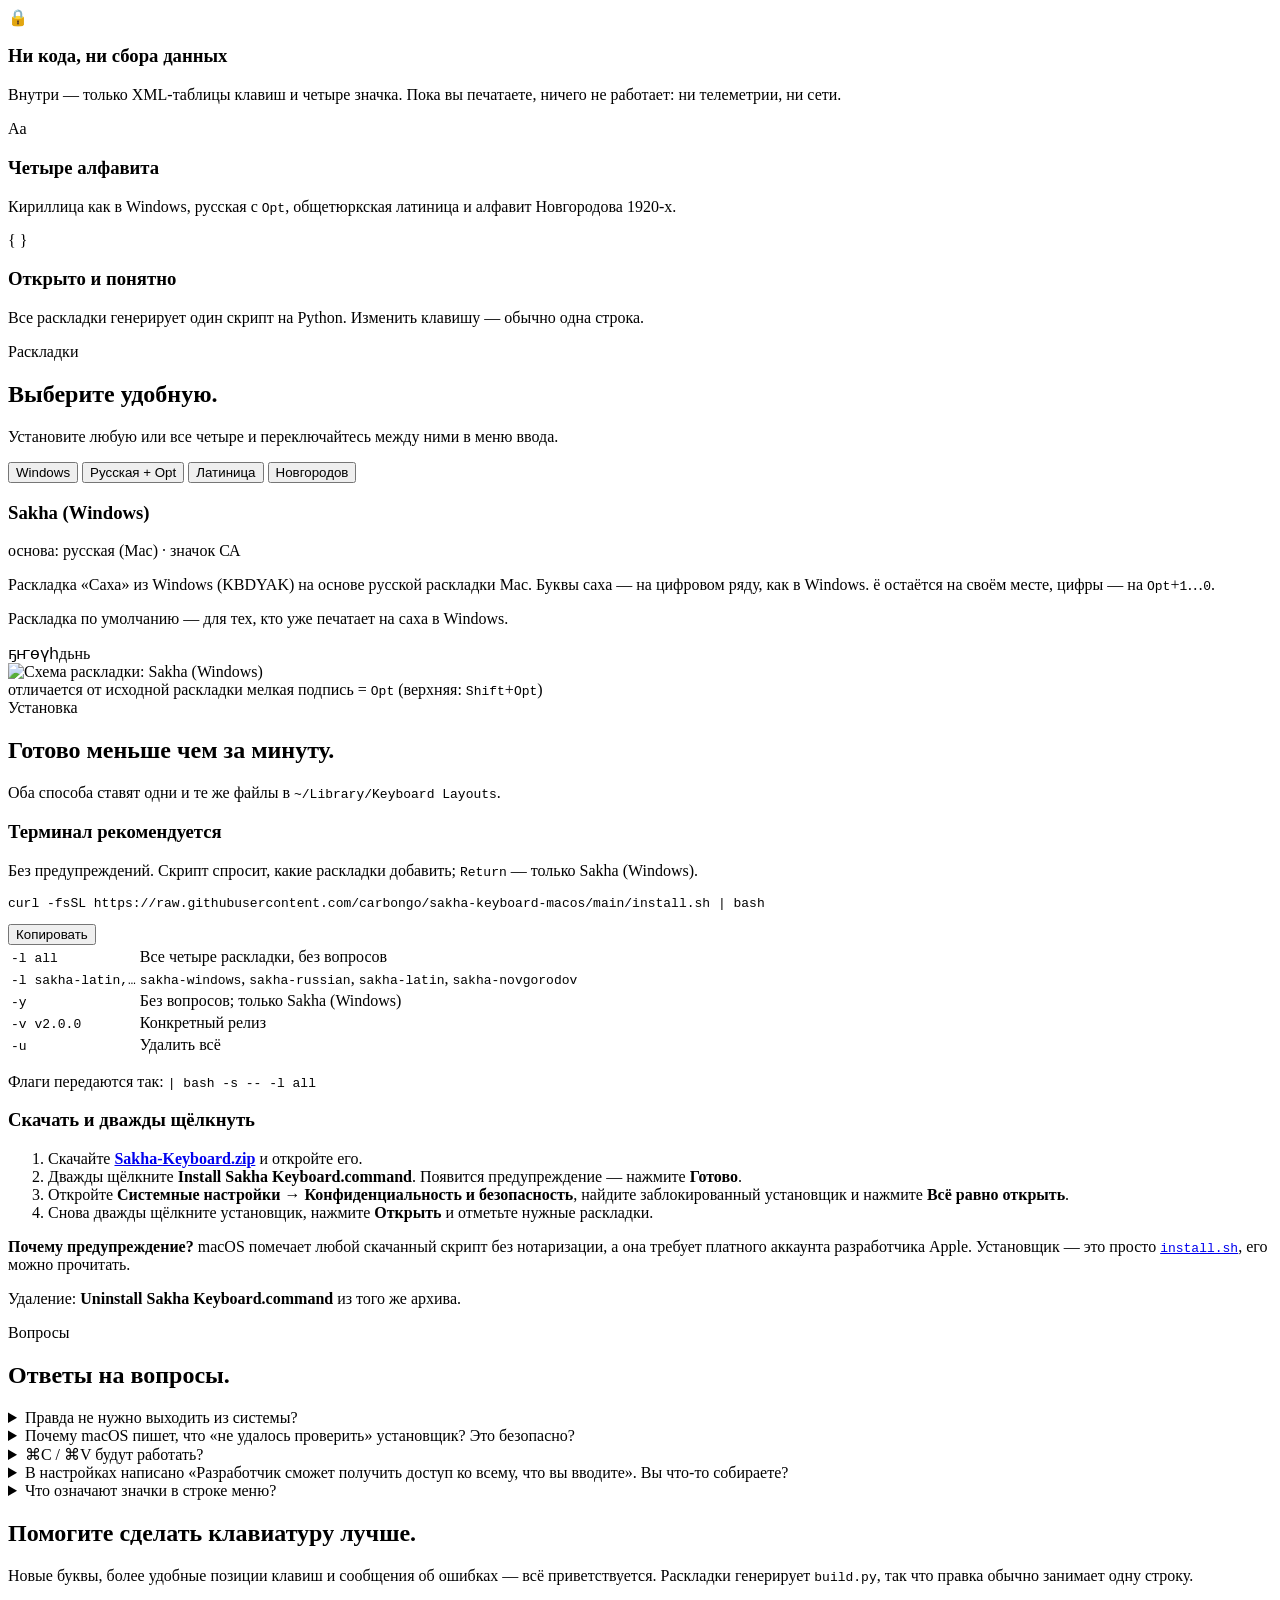
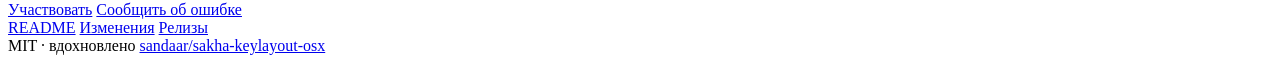
==== commit 3dc63a40: "Release v2.3.0 Co-Authored-By: Claude Opus 5.5 <noreply@anthropic.com>" ====
--- a/site/ru/index.html
+++ b/site/ru/index.html
@@ -44,7 +44,7 @@
 
 <header class="hero" id="top">
   <div class="wrap">
-    <span class="pill"><span class="dot"></span><b id="ver">v2.2.1</b> · macOS 12+ · MIT · бесплатно</span>
+    <span class="pill"><span class="dot"></span><b id="ver">v2.3.0</b> · macOS 12+ · MIT · бесплатно</span>
     <h1>Язык <span class="grad">саха</span> на&nbsp;вашем&nbsp;Mac.</h1>
     <p class="lede">Четыре раскладки для языка саха — без потери единой русской или английской буквы. Одна установка, без перезагрузки.</p>
 
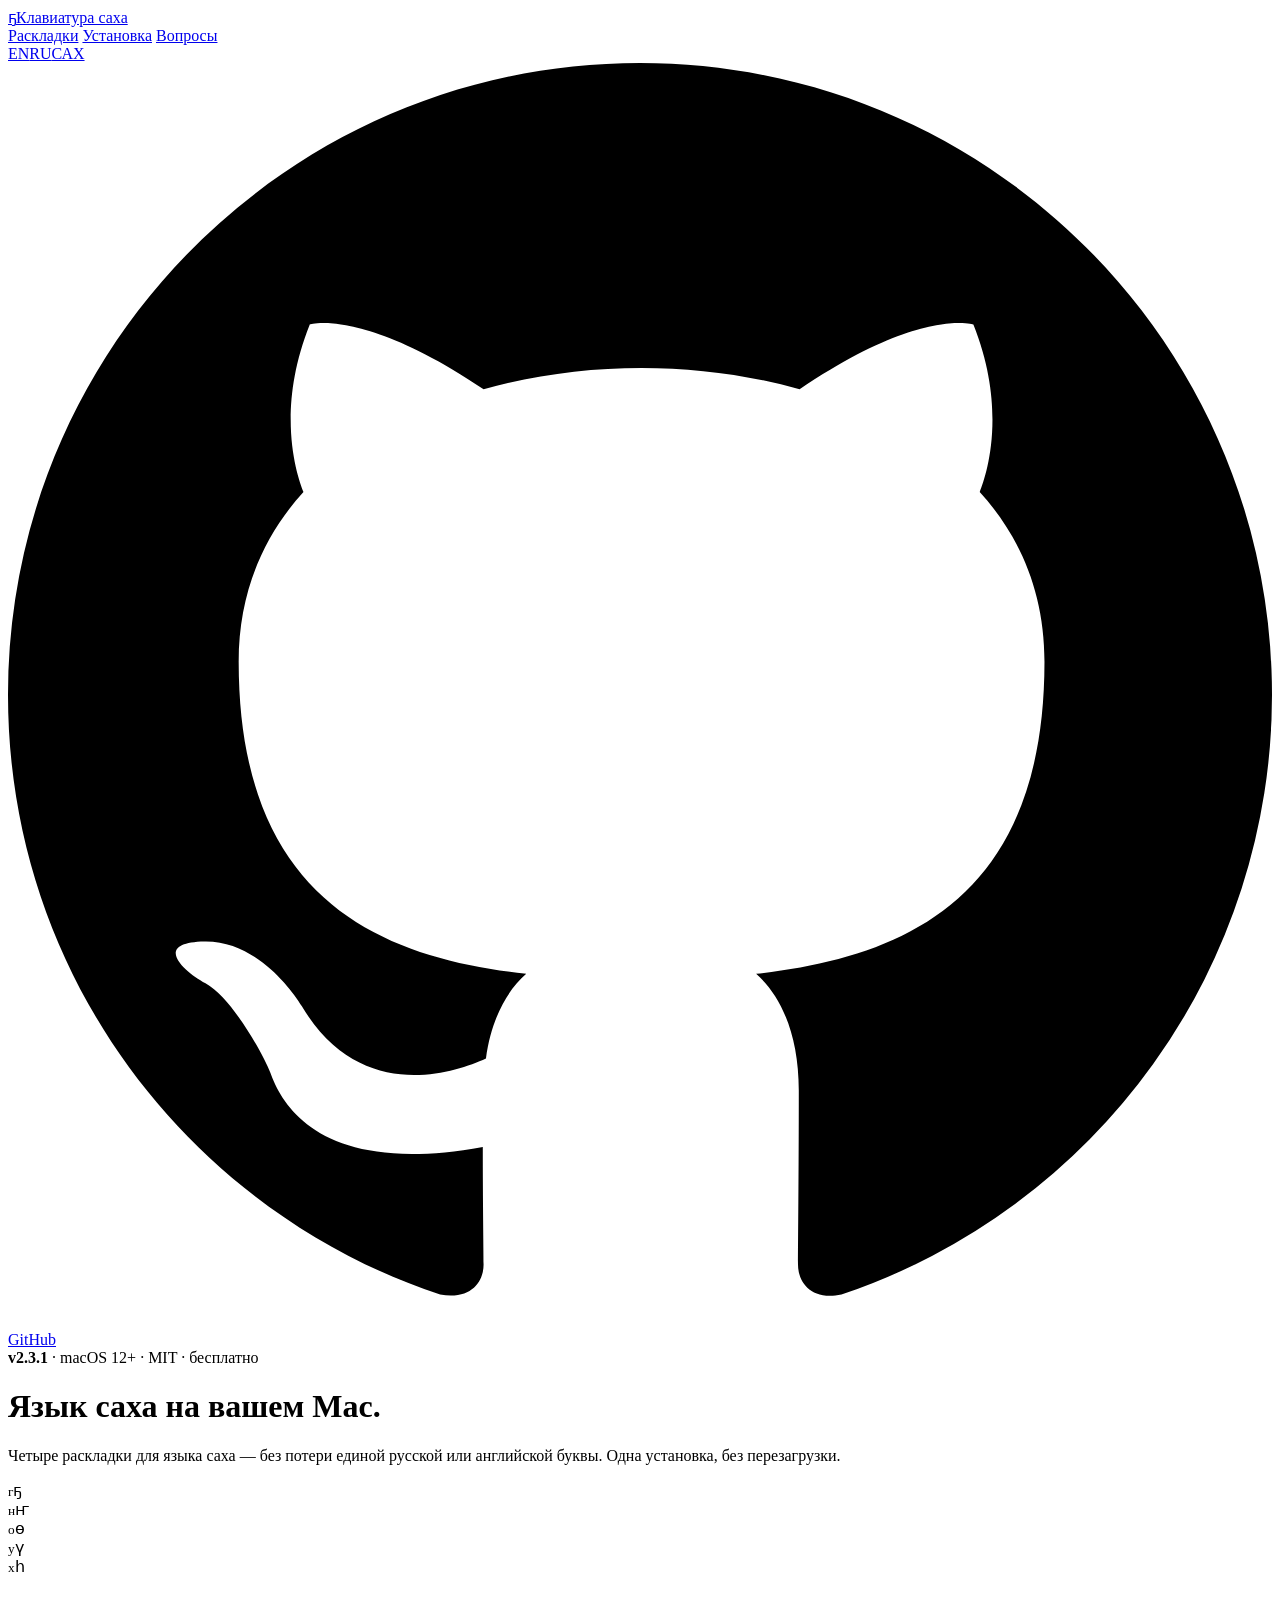
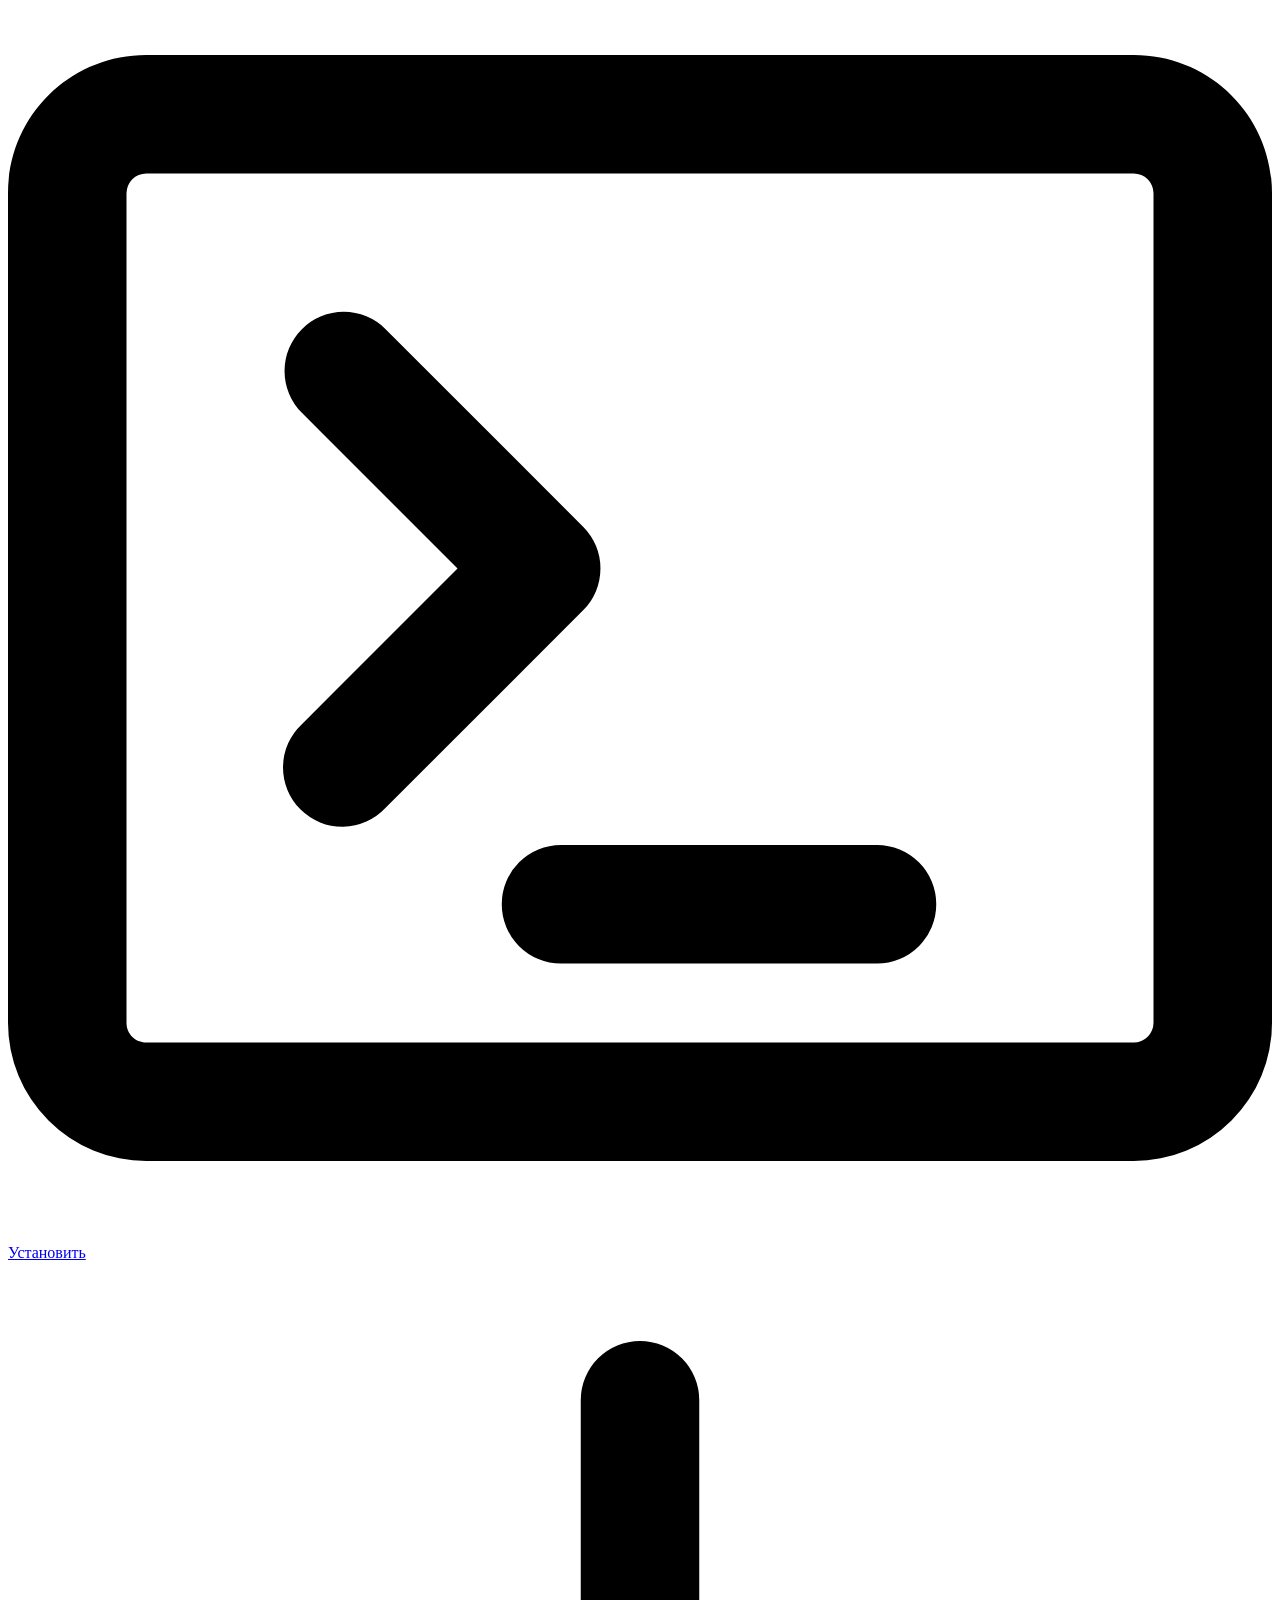
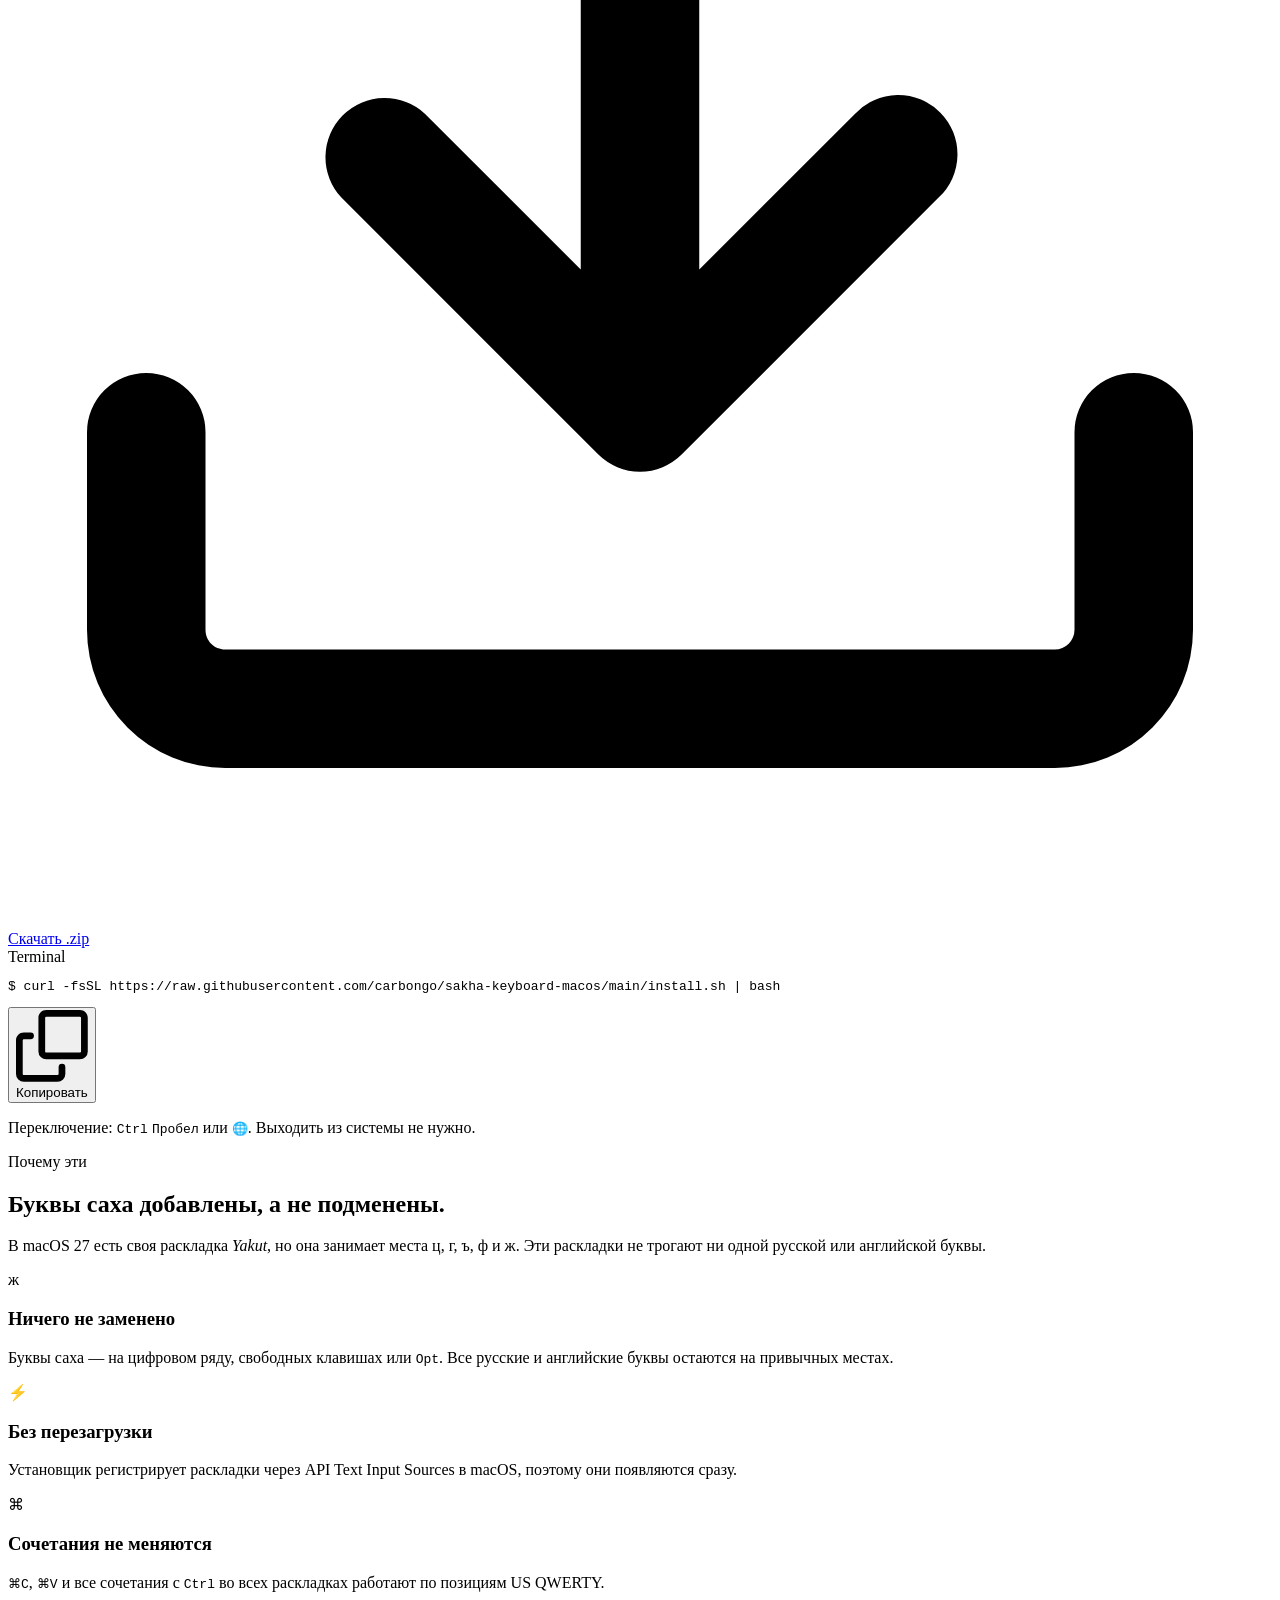
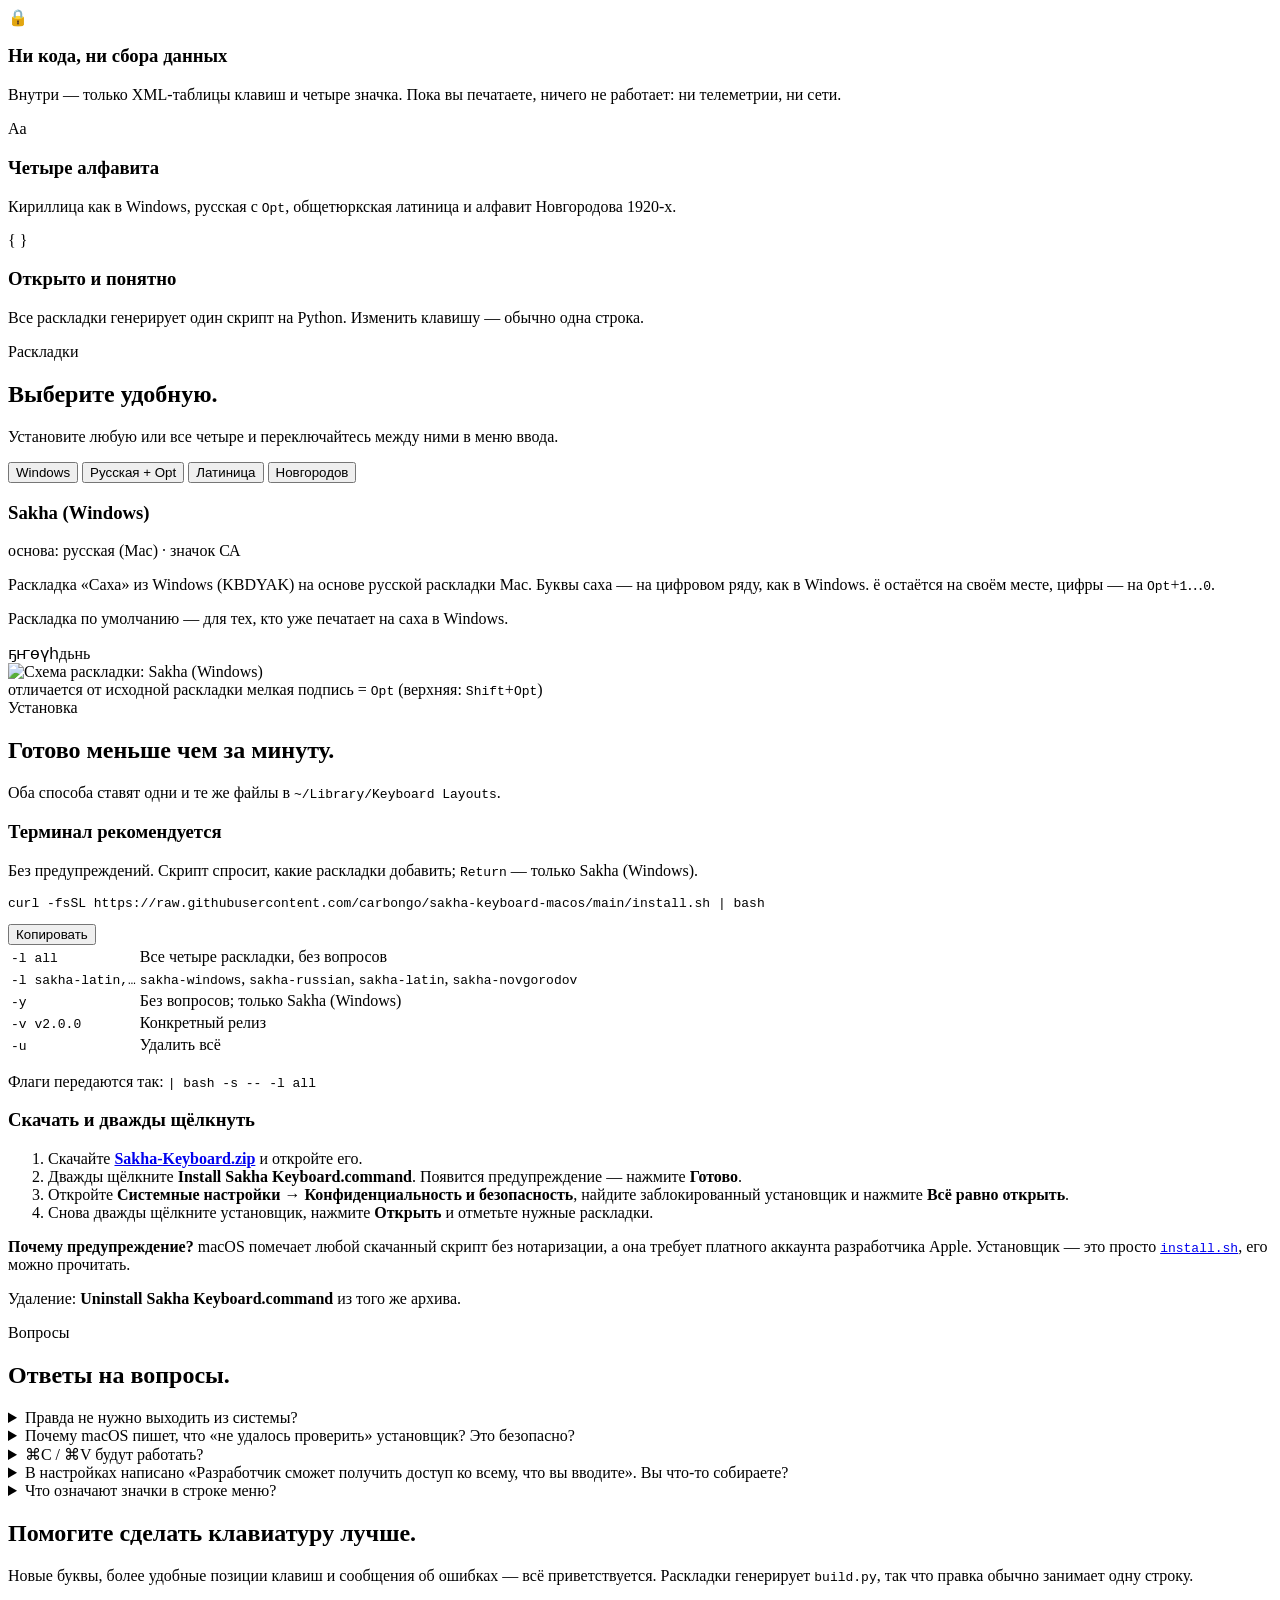
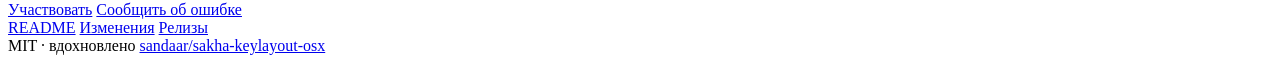
==== commit f354795c: "Installer: stop duplicating layouts in System Settings (v2.3.1) KeyboardLayout ID was saved as <real" ====
--- a/site/ru/index.html
+++ b/site/ru/index.html
@@ -44,7 +44,7 @@
 
 <header class="hero" id="top">
   <div class="wrap">
-    <span class="pill"><span class="dot"></span><b id="ver">v2.3.0</b> · macOS 12+ · MIT · бесплатно</span>
+    <span class="pill"><span class="dot"></span><b id="ver">v2.3.1</b> · macOS 12+ · MIT · бесплатно</span>
     <h1>Язык <span class="grad">саха</span> на&nbsp;вашем&nbsp;Mac.</h1>
     <p class="lede">Четыре раскладки для языка саха — без потери единой русской или английской буквы. Одна установка, без перезагрузки.</p>
 
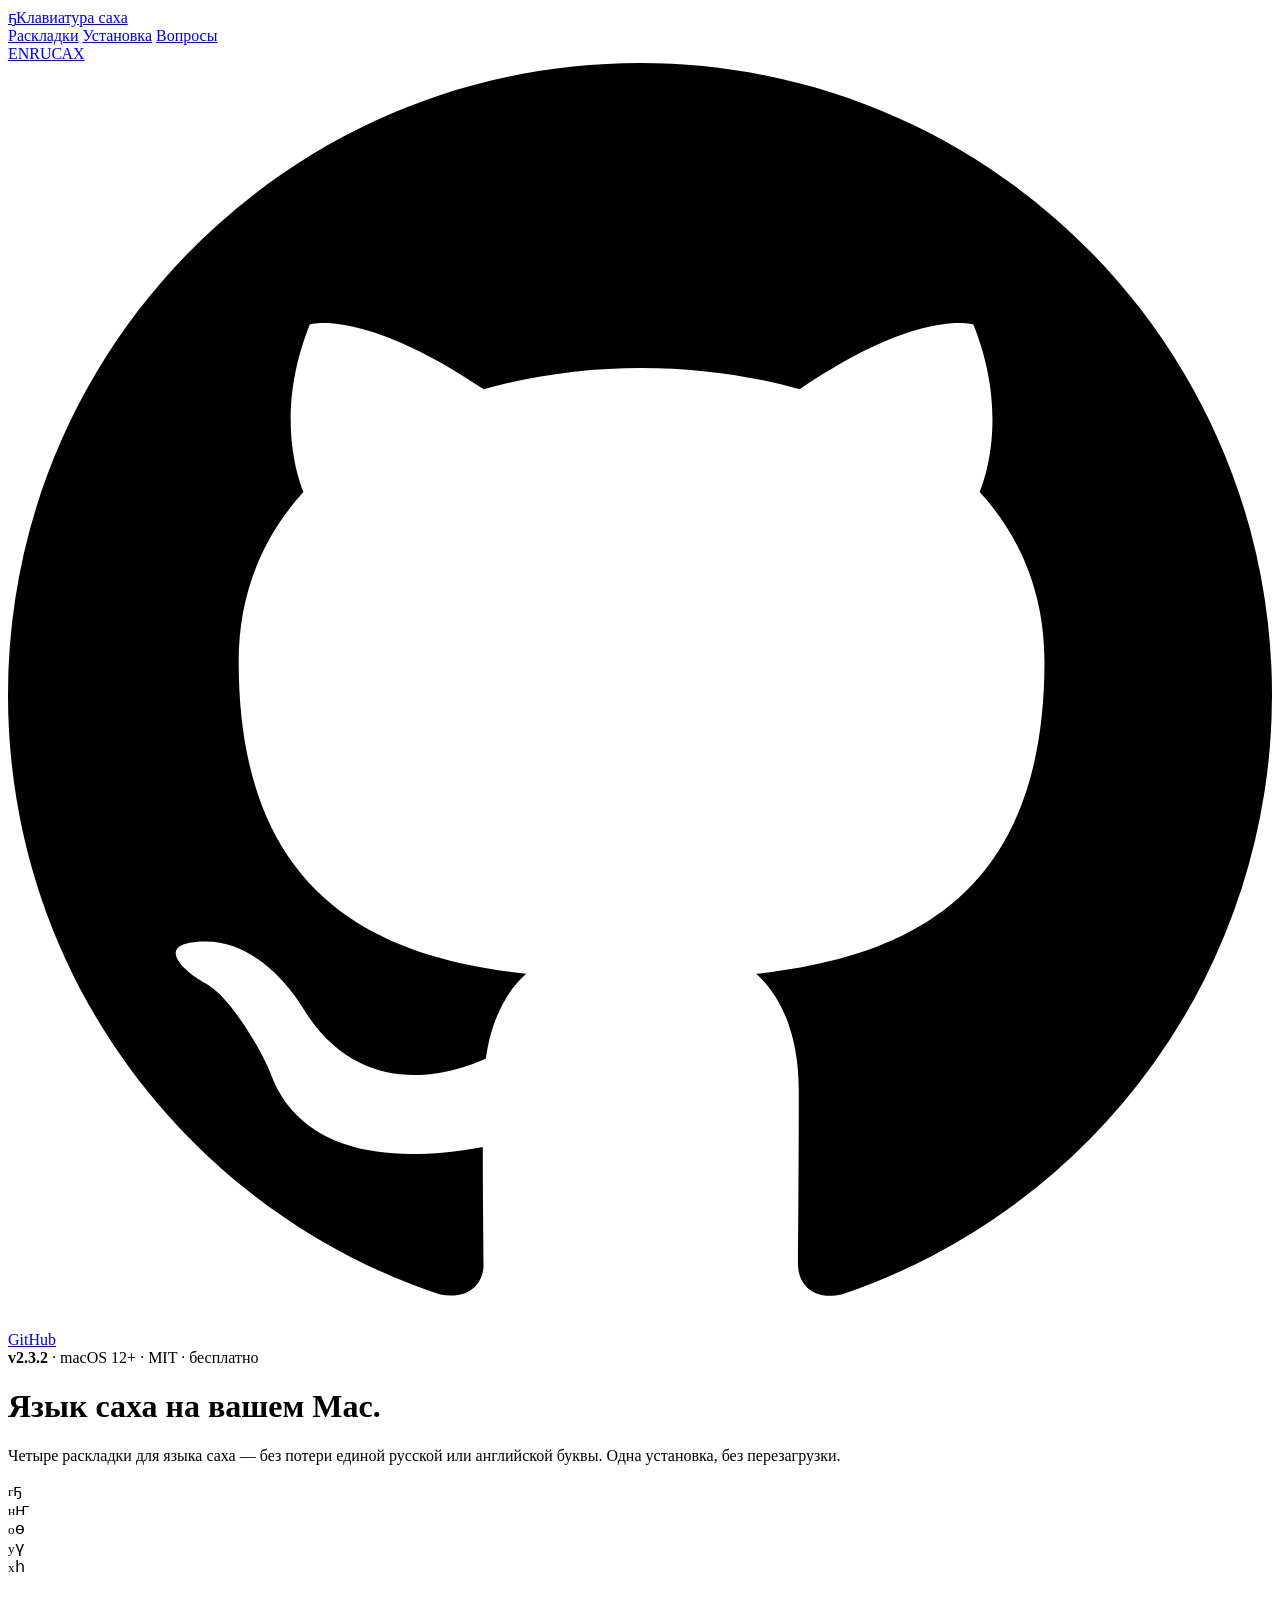
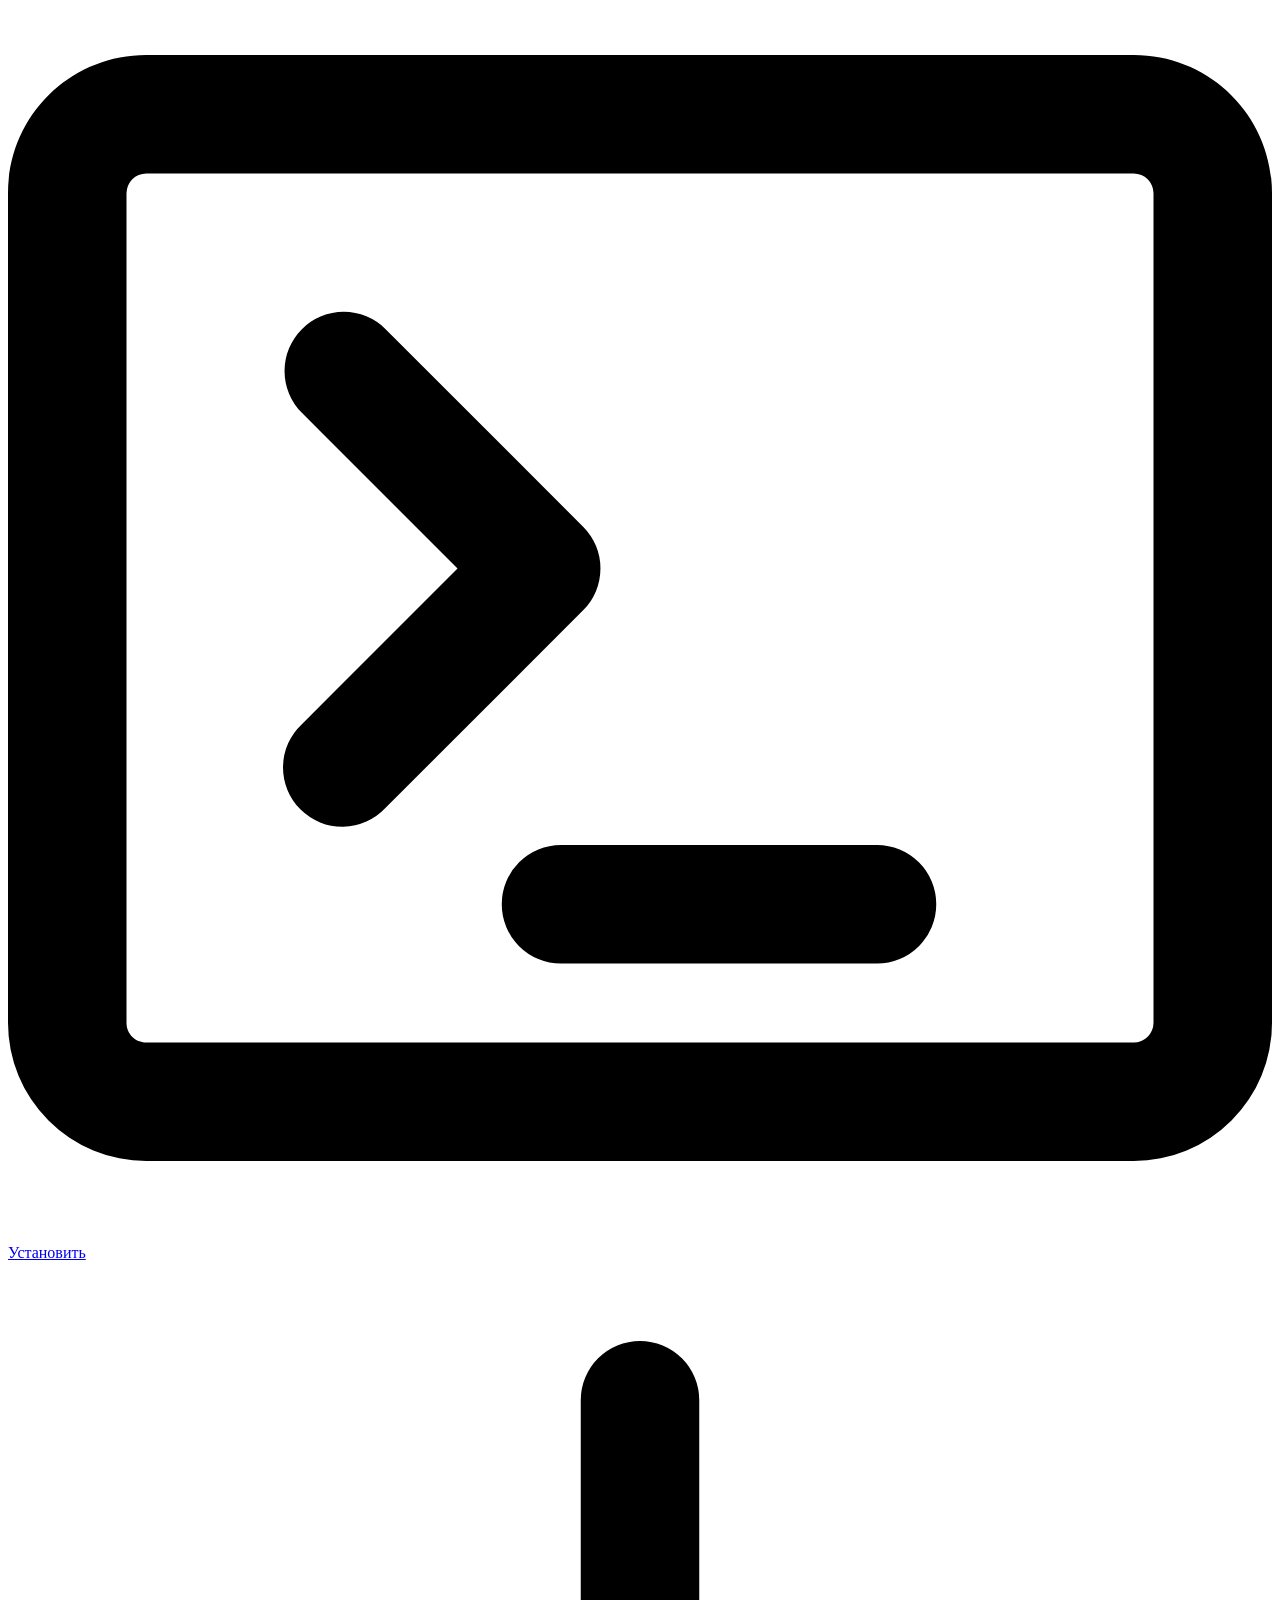
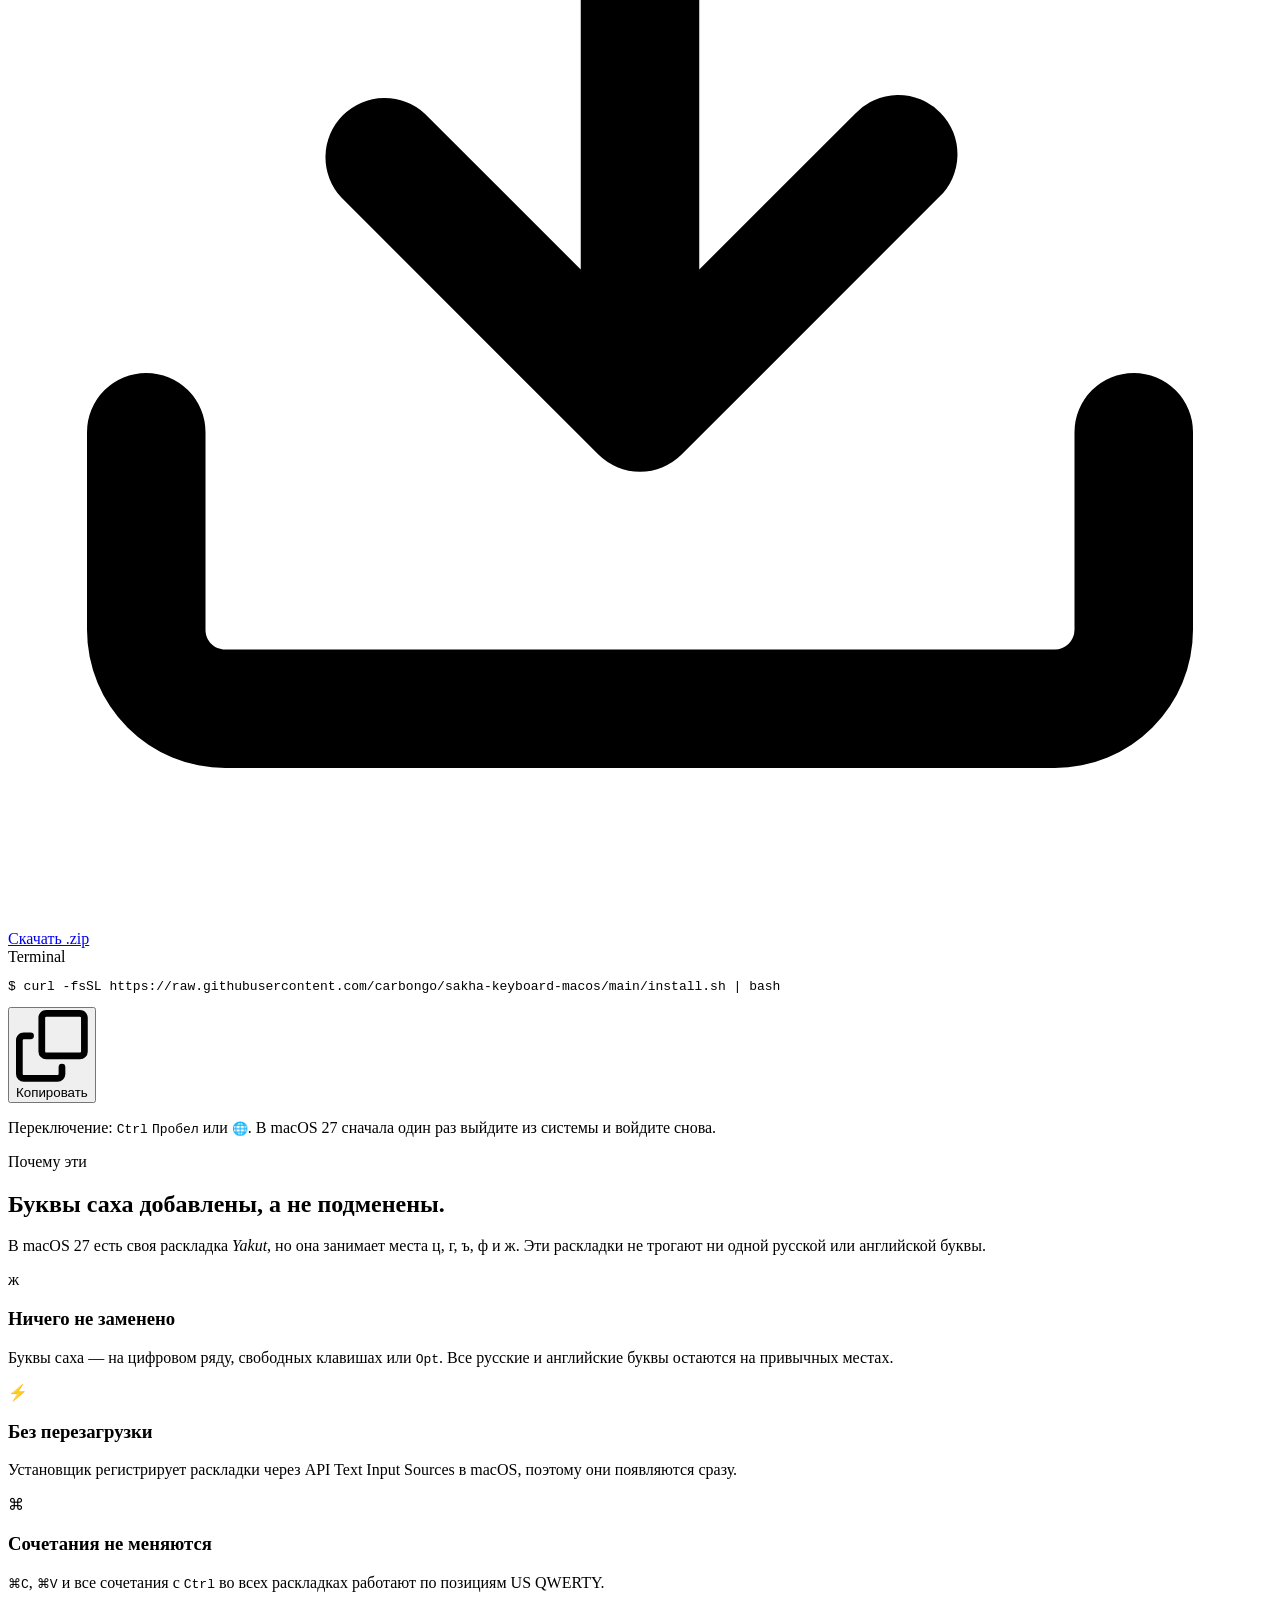
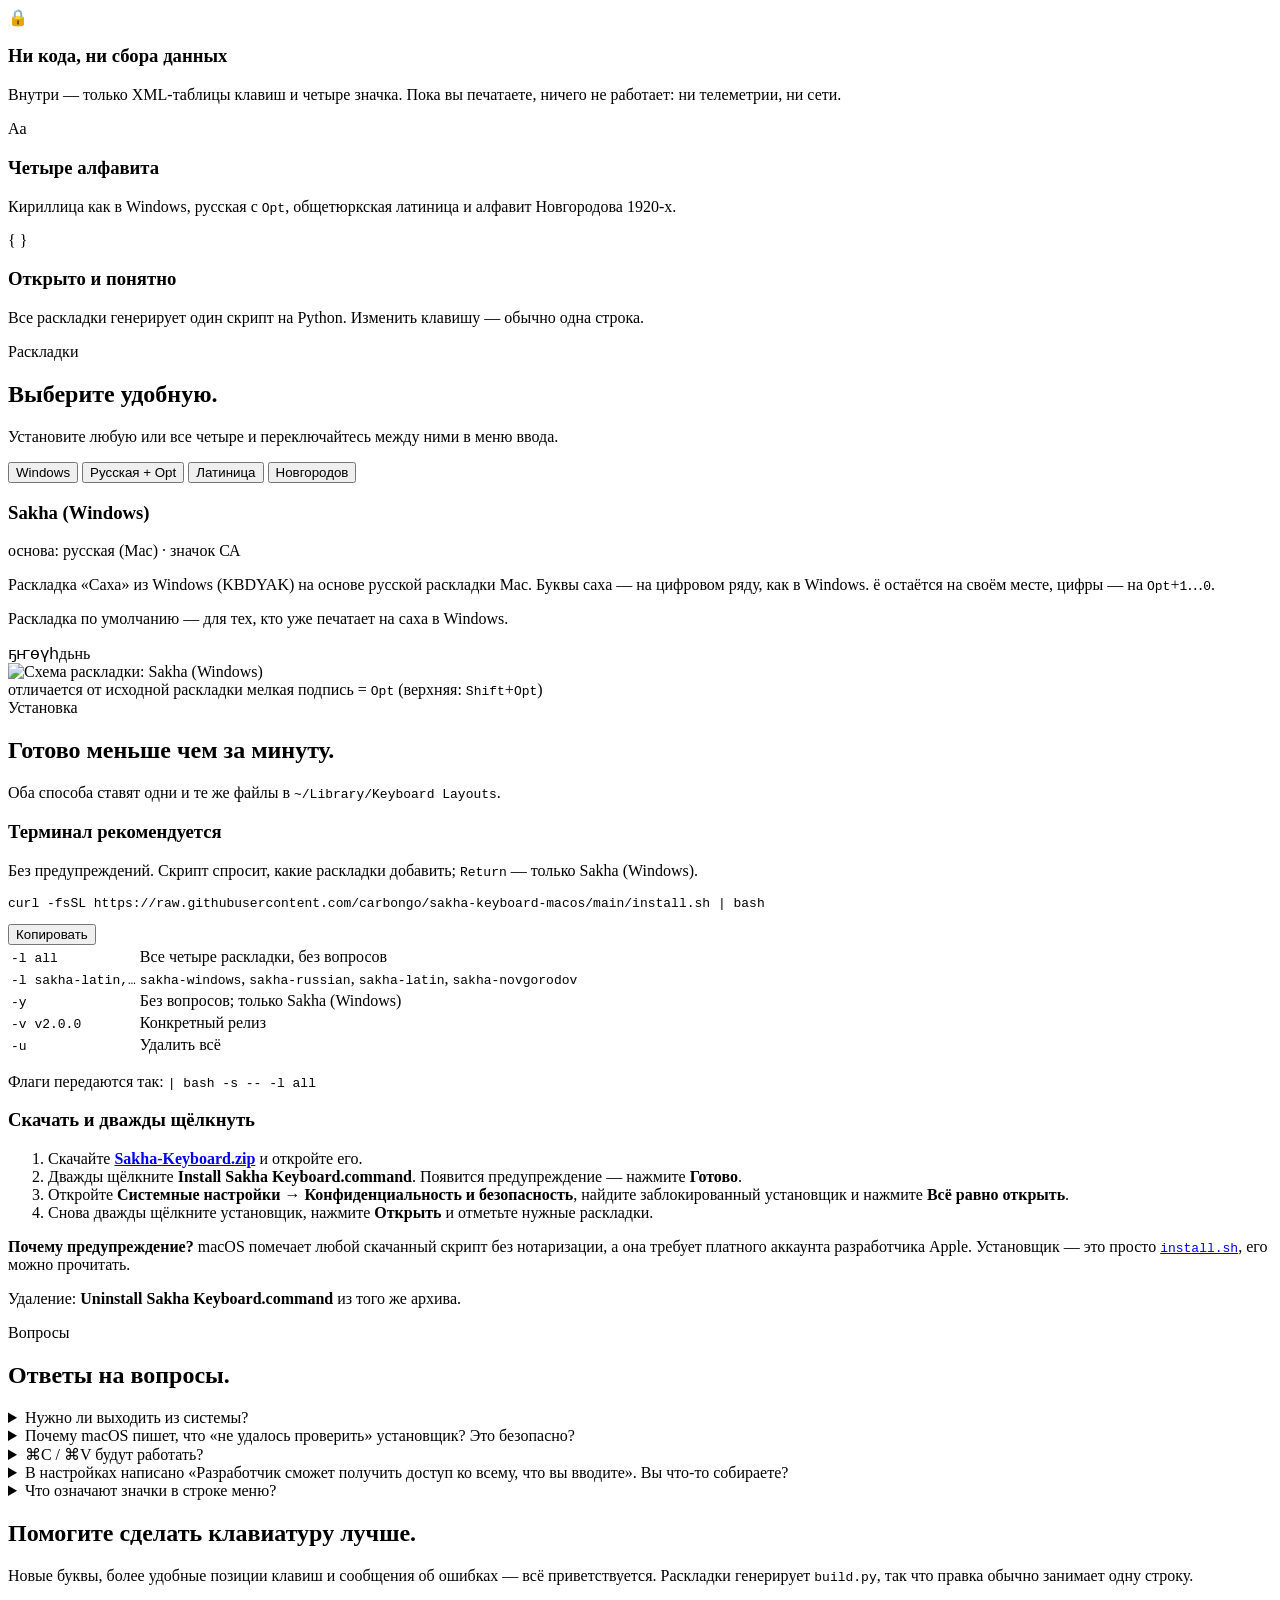
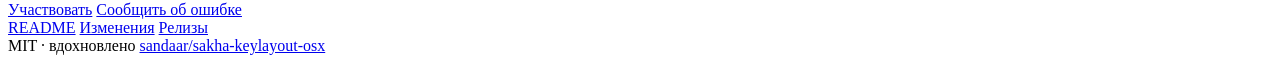
==== commit 6b268dfd: "Installer: enable layouts in macOS 27's third-party list (v2.3.2) macOS 27 keeps third-party layouts" ====
--- a/site/ru/index.html
+++ b/site/ru/index.html
@@ -44,7 +44,7 @@
 
 <header class="hero" id="top">
   <div class="wrap">
-    <span class="pill"><span class="dot"></span><b id="ver">v2.3.1</b> · macOS 12+ · MIT · бесплатно</span>
+    <span class="pill"><span class="dot"></span><b id="ver">v2.3.2</b> · macOS 12+ · MIT · бесплатно</span>
     <h1>Язык <span class="grad">саха</span> на&nbsp;вашем&nbsp;Mac.</h1>
     <p class="lede">Четыре раскладки для языка саха — без потери единой русской или английской буквы. Одна установка, без перезагрузки.</p>
 
@@ -75,7 +75,7 @@
         <button class="copy" data-copy="cmd" type="button"><svg viewBox="0 0 16 16" aria-hidden="true"><path d="M0 6.75C0 5.78.78 5 1.75 5h1.5a.75.75 0 0 1 0 1.5h-1.5a.25.25 0 0 0-.25.25v7.5c0 .14.11.25.25.25h7.5a.25.25 0 0 0 .25-.25v-1.5a.75.75 0 0 1 1.5 0v1.5A1.75 1.75 0 0 1 9.25 16h-7.5A1.75 1.75 0 0 1 0 14.25Z"/><path d="M5 1.75C5 .78 5.78 0 6.75 0h7.5C15.22 0 16 .78 16 1.75v7.5A1.75 1.75 0 0 1 14.25 11h-7.5A1.75 1.75 0 0 1 5 9.25Zm1.75-.25a.25.25 0 0 0-.25.25v7.5c0 .14.11.25.25.25h7.5a.25.25 0 0 0 .25-.25v-7.5a.25.25 0 0 0-.25-.25Z"/></svg><span>Копировать</span></button>
       </div>
     </div>
-    <p class="hint">Переключение: <kbd>Ctrl</kbd> <kbd>Пробел</kbd> или <kbd>🌐</kbd>. Выходить из системы не нужно.</p>
+    <p class="hint">Переключение: <kbd>Ctrl</kbd> <kbd>Пробел</kbd> или <kbd>🌐</kbd>. В macOS 27 сначала один раз выйдите из системы и войдите снова.</p>
   </div>
 </header>
 
@@ -203,7 +203,7 @@
       <h2>Ответы на вопросы.</h2>
     </div>
     <div class="faq">
-      <details><summary>Правда не нужно выходить из системы?</summary><p>Не нужно. Установщик регистрирует раскладки через API Text Input Sources в macOS, поэтому они появляются сразу. Некоторые уже открытые программы увидят их только после перезапуска.</p></details>
+      <details><summary>Нужно ли выходить из системы?</summary><p>В macOS 27 — да, один раз: новые раскладки появляются в меню ввода только после входа в систему. В более старых macOS — нет: установщик регистрирует их через API Text Input Sources, и они появляются сразу. Перезагрузка не нужна в любом случае.</p></details>
       <details><summary>Почему macOS пишет, что «не удалось проверить» установщик? Это безопасно?</summary><p>macOS показывает это сообщение для любого скачанного скрипта или программы, которые Apple не нотаризовала. Это не значит, что найден вирус. Файлы <code>.command</code> только запускают <code>install.sh</code>, который копирует <code>Sakha.bundle</code> в <code>~/Library/Keyboard Layouts</code> и добавляет раскладки в меню ввода. Команда для Терминала обходится без предупреждения: файлы, полученные через <code>curl</code>, не помечаются как скачанные.</p></details>
       <details><summary>⌘C / ⌘V будут работать?</summary><p>Да. Сочетания с Cmd и Ctrl во всех раскладках работают по позициям US QWERTY.</p></details>
       <details><summary>В настройках написано «Разработчик сможет получить доступ ко всему, что вы вводите». Вы что-то собираете?</summary><p><b>Нет. Ничего не собирается, не отправляется и не хранится.</b> macOS 27 показывает эту надпись для любой раскладки не от Apple. В этих раскладках нет кода: <code>Info.plist</code>, четыре XML-таблицы <code>.keylayout</code> и четыре значка. Установщик запускается один раз, копирует файлы и завершается — без фоновых процессов и телеметрии.</p></details>
